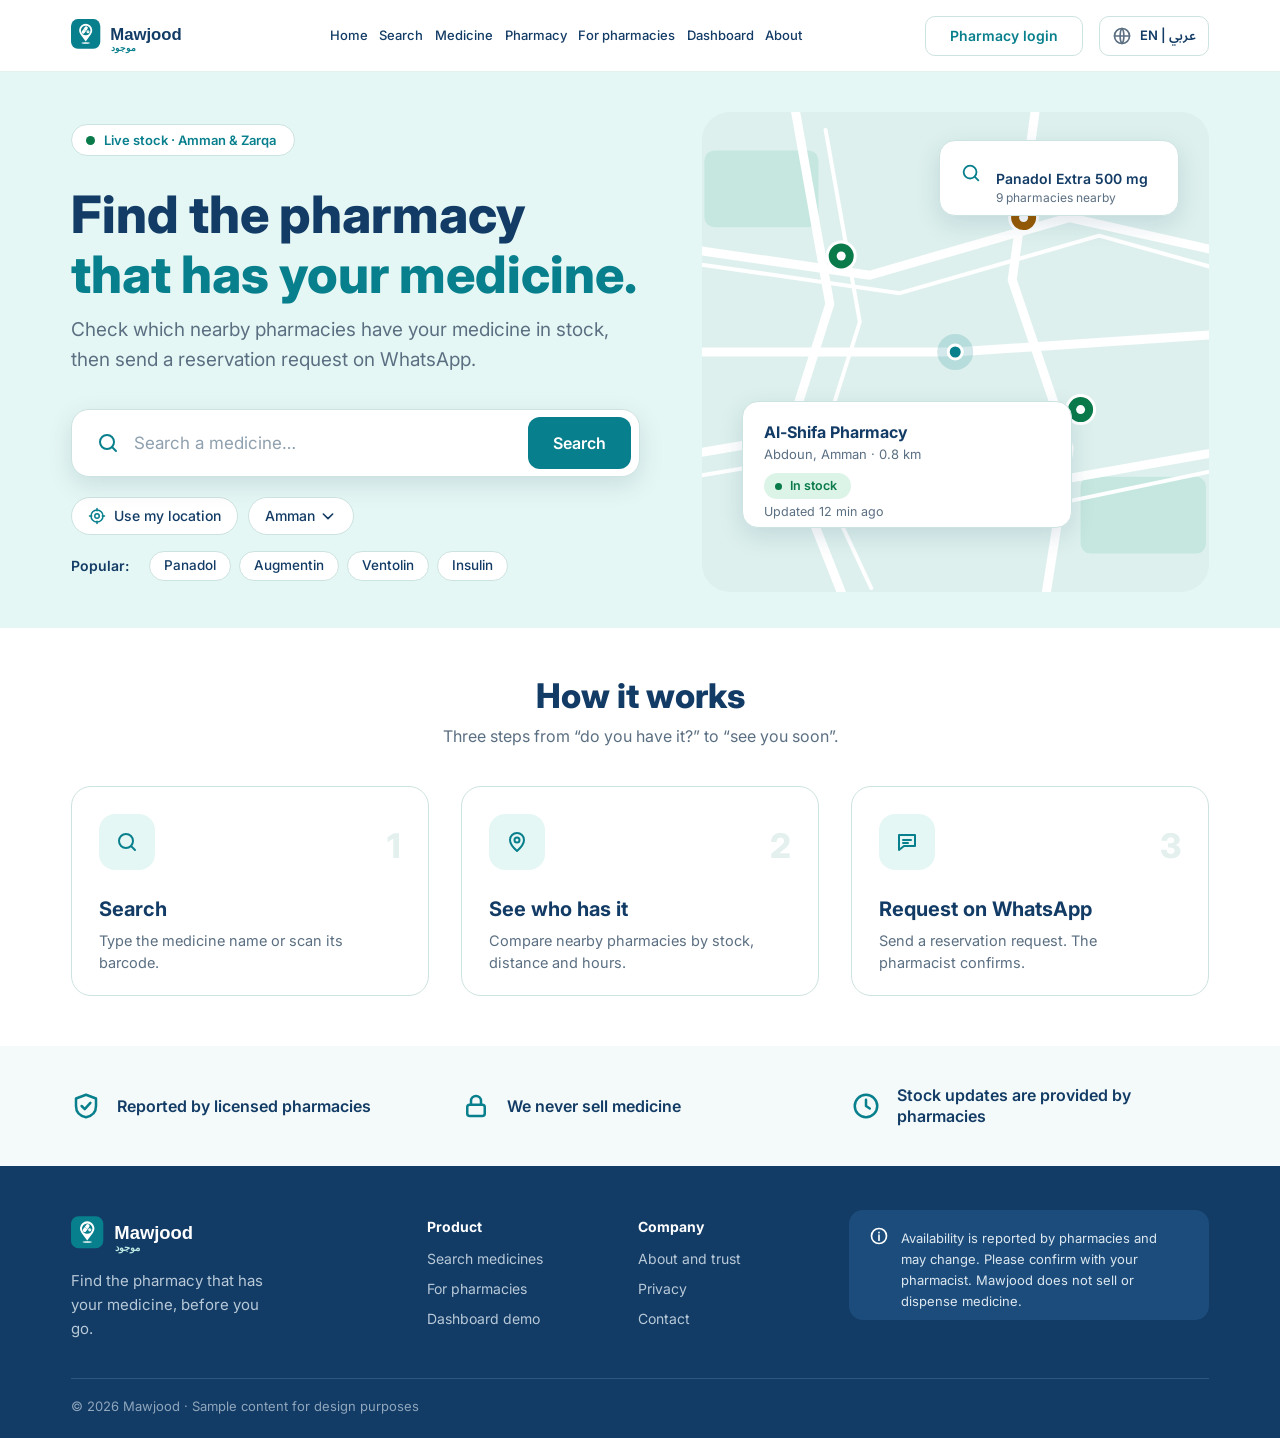
==== mawjood-front/index.html @ 9e08093d "frontend" ====
<!DOCTYPE html>
<html lang="en" dir="ltr">
<head>
  <meta charset="utf-8">
  <meta name="viewport" content="width=device-width, initial-scale=1">
  <title>Mawjood · Find the pharmacy that has your medicine</title>
  <meta name="description" content="Check which nearby pharmacies have your medicine in stock, then send a reservation request on WhatsApp.">
  <meta name="theme-color" content="#087F8C">
  <meta name="color-scheme" content="light">

  <meta property="og:title" content="Mawjood · Find the pharmacy that has your medicine">
  <meta property="og:description" content="Check which nearby pharmacies have your medicine in stock, then send a reservation request on WhatsApp.">
  <meta property="og:type" content="website">

  <link rel="icon" href="assets/brand/favicon.svg" type="image/svg+xml">
  <link rel="icon" href="assets/brand/favicon.ico" sizes="48x48">
  <link rel="apple-touch-icon" href="assets/brand/apple-touch-icon.png">

  <link rel="preconnect" href="https://fonts.googleapis.com">
  <link rel="preconnect" href="https://fonts.gstatic.com" crossorigin>
  <link rel="stylesheet" href="https://fonts.googleapis.com/css2?family=Inter:wght@400;500;600;700;800&family=Noto+Sans+Arabic:wght@400;500;600;700;800&display=swap">

  <link rel="stylesheet" href="css/base.css">
  <link rel="stylesheet" href="css/components.css">
  <link rel="stylesheet" href="css/rtl.css">
</head>
<body class="page-home">

  <!-- Icon sprite (24px grid, stroke icons) and logo tile -->
  <svg width="0" height="0" style="position:absolute" aria-hidden="true" focusable="false">
    <defs>
      <symbol id="i-search" viewBox="0 0 24 24"><circle cx="11" cy="11" r="7"/><path d="M20 20l-4-4"/></symbol>
      <symbol id="i-pin" viewBox="0 0 24 24"><path d="M12 21s-7-6.2-7-11a7 7 0 0114 0c0 4.8-7 11-7 11z"/><circle cx="12" cy="10" r="2.5"/></symbol>
      <symbol id="i-chat" viewBox="0 0 24 24"><path d="M4 5h16v11H9l-5 4z"/><path d="M8 10h8M8 13h5"/></symbol>
      <symbol id="i-shield" viewBox="0 0 24 24"><path d="M12 3l8 3v6c0 5-3.5 8-8 9-4.5-1-8-4-8-9V6z"/><path d="M8.5 12l2.5 2.5 4.5-5"/></symbol>
      <symbol id="i-lock" viewBox="0 0 24 24"><rect x="5" y="11" width="14" height="9" rx="2"/><path d="M8 11V8a4 4 0 018 0v3"/></symbol>
      <symbol id="i-clock" viewBox="0 0 24 24"><circle cx="12" cy="12" r="9"/><path d="M12 7v5l3 2"/></symbol>
      <symbol id="i-target" viewBox="0 0 24 24"><circle cx="12" cy="12" r="3"/><circle cx="12" cy="12" r="8"/><path d="M12 2v3M12 19v3M2 12h3M19 12h3"/></symbol>
      <symbol id="i-chevd" viewBox="0 0 24 24"><path d="M5 9l7 7 7-7"/></symbol>
      <symbol id="i-info" viewBox="0 0 24 24"><circle cx="12" cy="12" r="9"/><path d="M12 11v6M12 7.5v.5"/></symbol>
      <symbol id="i-globe" viewBox="0 0 24 24"><circle cx="12" cy="12" r="9"/><path d="M3 12h18M12 3c3 3 3 15 0 18M12 3c-3 3-3 15 0 18"/></symbol>
      <symbol id="i-menu" viewBox="0 0 24 24"><path d="M4 7h16M4 12h16M4 17h16"/></symbol>

      <symbol id="logo-tile" viewBox="0 0 816 816">
        <rect width="816" height="816" rx="196" fill="#087F8C"/>
        <g transform="translate(408 402) scale(1.12) translate(-408 -402)">
          <path d="M409 617 L262.3 420.4 A183 183 0 1 1 555.7 420.4 Z" fill="#FFFFFF"/>
          <circle cx="409" cy="314" r="132" fill="#087F8C"/>
          <g transform="rotate(36 382 302)">
            <rect x="337" y="187" width="90" height="230" rx="45" fill="#FFFFFF"/>
            <rect x="337" y="299" width="90" height="6" fill="#087F8C"/>
          </g>
          <circle cx="474" cy="346" r="42" fill="#FFFFFF"/>
          <path d="M433 359 L515 337" stroke="#087F8C" stroke-width="6"/>
          <ellipse cx="410" cy="656" rx="120" ry="20" fill="#FFFFFF"/>
        </g>
      </symbol>
    </defs>
  </svg>

  <a class="skip-link" href="#main" data-i18n="a11y.skip">Skip to content</a>

  <!-- ===================== Header ===================== -->
  <header class="site-header">
    <div class="container site-header__inner">
      <a class="brand" href="index.html" aria-label="Mawjood, home">
        <img class="brand__lockup" src="assets/brand/lockup-on-white.svg" alt="Mawjood">
      </a>

      <nav class="site-nav" id="site-nav" aria-label="Main">
        <ul class="site-nav__list">
          <li><a class="site-nav__link" href="index.html" data-i18n="nav.home">Home</a></li>
          <li><a class="site-nav__link" href="search.html" data-i18n="nav.search">Search</a></li>
          <li><a class="site-nav__link" href="medicine.html" data-i18n="nav.medicine">Medicine</a></li>
          <li><a class="site-nav__link" href="pharmacy.html" data-i18n="nav.pharmacy">Pharmacy</a></li>
          <li><a class="site-nav__link" href="for-pharmacies.html" data-i18n="nav.forPharmacies">For pharmacies</a></li>
          <li><a class="site-nav__link" href="dashboard.html" data-i18n="nav.dashboard">Dashboard</a></li>
          <li><a class="site-nav__link" href="about.html" data-i18n="nav.about">About</a></li>
          <li class="site-nav__login"><a class="btn btn--secondary btn--sm" href="login.html" data-i18n="nav.login">Pharmacy login</a></li>
        </ul>
      </nav>

      <div class="header-actions">
        <a class="btn btn--secondary btn--sm btn-login" href="login.html" data-i18n="nav.login">Pharmacy login</a>
        <button class="lang-toggle" type="button" data-lang-toggle aria-label="Switch language / تغيير اللغة">
          <svg class="icon icon--20" aria-hidden="true"><use href="#i-globe"/></svg>
          <span class="lang-toggle__label" dir="ltr">EN | عربي</span>
        </button>
        <button class="nav-toggle" type="button" aria-expanded="false" aria-controls="site-nav" aria-label="Menu" data-i18n-aria-label="nav.menu">
          <svg class="icon" aria-hidden="true"><use href="#i-menu"/></svg>
        </button>
      </div>
    </div>
  </header>

  <main id="main">

    <!-- ===================== Hero ===================== -->
    <section class="hero" aria-labelledby="hero-title">
      <div class="container hero__inner">

        <div class="hero__copy">
          <p class="pill">
            <span class="pill__dot" aria-hidden="true"></span>
            <span data-i18n="hero.badge">Live stock · Amman &amp; Zarqa</span>
          </p>

          <h1 class="hero__title" id="hero-title">
            <span data-i18n="hero.title1">Find the pharmacy</span>
            <span class="hero__title-accent" data-i18n="hero.title2">that has your medicine.</span>
          </h1>

          <p class="hero__lede">
            <span class="hero__lede-line" data-i18n="hero.lede1">Check which nearby pharmacies have your medicine in stock,</span>
            <span class="hero__lede-line only-desktop" data-i18n="hero.lede2">then send a reservation request on WhatsApp.</span>
            <span class="hero__lede-line only-mobile" data-i18n="hero.lede2Short">then request on WhatsApp.</span>
          </p>

          <form class="search-form" id="search-form" action="search.html" method="get" role="search">
            <div class="search-field">
              <svg class="icon" aria-hidden="true"><use href="#i-search"/></svg>
              <label class="sr-only" for="q" data-i18n="search.label">Search for a medicine</label>
              <div class="search-field__control">
                <input class="search-field__input" id="q" name="q" type="search" autocomplete="off" placeholder=" ">
                <span class="search-field__hint" aria-hidden="true">
                  <span class="hint-long" data-i18n="search.placeholder">Search a medicine, e.g. Panadol Extra</span>
                  <span class="hint-short" data-i18n="search.placeholderShort">Search a medicine…</span>
                </span>
              </div>
            </div>
            <button class="btn btn--primary btn--lg" type="submit" data-i18n="search.submit">Search</button>

          </form>

          <div class="hero__tools">
            <button class="chip" type="button" data-action="locate">
              <svg class="icon icon--18" aria-hidden="true"><use href="#i-target"/></svg>
              <span data-i18n="search.useLocation">Use my location</span>
            </button>
            <label class="chip-select">
              <span class="sr-only" data-i18n="search.cityLabel">City</span>
              <select name="city" form="search-form" id="city" data-city-select>
                <option value="amman" data-i18n="city.amman">Amman</option>
                <option value="zarqa" data-i18n="city.zarqa">Zarqa</option>
              </select>
              <svg class="icon icon--16" aria-hidden="true"><use href="#i-chevd"/></svg>
            </label>
          </div>

          <div class="hero__popular">
            <span class="popular-label" id="popular-label"><span data-i18n="search.popular">Popular</span><span class="popular-colon" aria-hidden="true">:</span></span>
            <ul class="chip-list" aria-labelledby="popular-label">
              <li><a class="chip chip--sm" href="search.html?q=Panadol" data-i18n="popular.panadol">Panadol</a></li>
              <li><a class="chip chip--sm" href="search.html?q=Augmentin" data-i18n="popular.augmentin">Augmentin</a></li>
              <li><a class="chip chip--sm" href="search.html?q=Ventolin" data-i18n="popular.ventolin">Ventolin</a></li>
              <li><a class="chip chip--sm" href="search.html?q=Insulin" data-i18n="popular.insulin">Insulin</a></li>
            </ul>
          </div>
        </div>

        <!-- Decorative map with two sample cards (desktop only) -->
        <div class="hero__map" aria-hidden="true">
          <svg class="hero__map-svg" viewBox="790 112 570 480" preserveAspectRatio="xMidYMid slice" focusable="false">
            <rect x="824.2" y="150.4" width="114" height="76.8" rx="10" fill="#C5E7DF"/>
            <rect x="1200.4" y="476.8" width="125.4" height="76.8" rx="10" fill="#C5E7DF"/>
            <g fill="none" stroke="#FFFFFF" stroke-linecap="round" stroke-linejoin="round">
              <g stroke-width="9">
                <path d="M790 246.4 L989.5 275.2 L1189 217.6 L1360 256"/>
                <path d="M790 457.6 L961 428.8 L1143.4 486.4 L1360 448"/>
                <path d="M915.4 112 L949.6 304 L904 448 L961 592"/>
                <path d="M1154.8 112 L1132 280 L1189 448 L1166.2 592"/>
                <path d="M790 352 L1075 352 L1360 332.8"/>
              </g>
              <g stroke-width="4">
                <path d="M820 264.4 L1019.5 293.2 L1219 235.6 L1356 274"/>
                <path d="M820 475.6 L991 446.8 L1173.4 504.4 L1356 466"/>
                <path d="M945.4 130 L979.6 322 L934 466 L991 588"/>
              </g>
            </g>
            <!-- You are here -->
            <circle cx="1075" cy="352" r="18" fill="#087F8C" opacity="0.18"/>
            <circle cx="1075" cy="352" r="7" fill="#087F8C" stroke="#FFFFFF" stroke-width="3"/>
            <!-- Pharmacy markers: in stock / low / in stock / unconfirmed -->
            <g stroke="#FFFFFF" stroke-width="3">
              <circle cx="961" cy="256" r="14" fill="#0A7A4A"/>
              <circle cx="1143.4" cy="217.6" r="14" fill="#9A5A00"/>
              <circle cx="1200.4" cy="409.6" r="14" fill="#0A7A4A"/>
              <circle cx="1018" cy="467.2" r="14" fill="#4F5E6C"/>
            </g>
            <g fill="#FFFFFF">
              <circle cx="961" cy="256" r="4.5"/>
              <circle cx="1143.4" cy="217.6" r="4.5"/>
              <circle cx="1200.4" cy="409.6" r="4.5"/>
              <circle cx="1018" cy="467.2" r="4.5"/>
            </g>
          </svg>

          <div class="map-chip">
            <svg class="icon icon--22" aria-hidden="true"><use href="#i-search"/></svg>
            <div>
              <p class="map-chip__title" data-i18n="map.medicine">Panadol Extra 500 mg</p>
              <p class="map-chip__sub" data-i18n="map.nearby">9 pharmacies nearby</p>
            </div>
          </div>

          <article class="mini-card">
            <div class="mini-card__body">
              <h3 class="mini-card__title" data-i18n="sample.pharmacy">Al-Shifa Pharmacy</h3>
              <p class="mini-card__meta" data-i18n="sample.location">Abdoun, Amman · 0.8 km</p>
              <span class="badge badge--in" data-i18n="status.in">In stock</span>
              <p class="mini-card__updated" data-i18n="sample.updated">Updated 12 min ago</p>
            </div>
          </article>
        </div>

      </div>
    </section>

    <!-- Preview card (compact screens only; the map card replaces it on desktop) -->
    <section class="preview" aria-label="Example result" data-i18n-aria-label="sample.aria">
      <div class="container">
        <article class="mini-card">
          <div class="mini-card__body">
            <h3 class="mini-card__title" data-i18n="sample.pharmacy">Al-Shifa Pharmacy</h3>
            <p class="mini-card__meta" data-i18n="sample.location">Abdoun, Amman · 0.8 km</p>
            <span class="badge badge--in" data-i18n="status.in">In stock</span>
            <p class="mini-card__updated" data-i18n="sample.updated">Updated 12 min ago</p>
          </div>
          <div class="mini-card__action">
            <a class="btn btn--primary btn--sm" href="pharmacy.html" data-i18n="sample.request">Request</a>
          </div>
        </article>
      </div>
    </section>

    <!-- ===================== How it works ===================== -->
    <section class="how" aria-labelledby="how-title">
      <div class="container">
        <div class="section-head">
          <h2 class="section-head__title" id="how-title" data-i18n="how.title">How it works</h2>
          <p class="section-head__sub" data-i18n="how.sub">Three steps from “do you have it?” to “see you soon”.</p>
        </div>

        <ol class="steps">
          <li class="step">
            <span class="step__icon" aria-hidden="true"><svg class="icon"><use href="#i-search"/></svg></span>
            <span class="step__num" aria-hidden="true">1</span>
            <div class="step__body">
              <h3 class="step__title" data-i18n="how.s1.title">Search</h3>
              <p class="step__desc" data-i18n="how.s1.desc">Type the medicine name or scan its barcode.</p>
            </div>
          </li>
          <li class="step">
            <span class="step__icon" aria-hidden="true"><svg class="icon"><use href="#i-pin"/></svg></span>
            <span class="step__num" aria-hidden="true">2</span>
            <div class="step__body">
              <h3 class="step__title" data-i18n="how.s2.title">See who has it</h3>
              <p class="step__desc">
                <span class="only-desktop" data-i18n="how.s2.desc">Compare nearby pharmacies by stock, distance and hours.</span>
                <span class="only-mobile" data-i18n="how.s2.descShort">Compare nearby pharmacies by stock and distance.</span>
              </p>
            </div>
          </li>
          <li class="step">
            <span class="step__icon" aria-hidden="true"><svg class="icon"><use href="#i-chat"/></svg></span>
            <span class="step__num" aria-hidden="true">3</span>
            <div class="step__body">
              <h3 class="step__title" data-i18n="how.s3.title">Request on WhatsApp</h3>
              <p class="step__desc">
                <span class="only-desktop" data-i18n="how.s3.desc">Send a reservation request. The pharmacist confirms.</span>
                <span class="only-mobile" data-i18n="how.s3.descShort">The pharmacist confirms your request.</span>
              </p>
            </div>
          </li>
        </ol>
      </div>
    </section>

    <!-- ===================== Trust strip ===================== -->
    <section class="trust" aria-label="Why people trust Mawjood" data-i18n-aria-label="trust.aria">
      <div class="container">
        <ul class="trust__list">
          <li class="trust__item">
            <svg class="icon icon--30" aria-hidden="true"><use href="#i-shield"/></svg>
            <span data-i18n="trust.licensed">Reported by licensed pharmacies</span>
          </li>
          <li class="trust__item">
            <svg class="icon icon--30" aria-hidden="true"><use href="#i-lock"/></svg>
            <span data-i18n="trust.noSale">We never sell medicine</span>
          </li>
          <li class="trust__item">
            <svg class="icon icon--30" aria-hidden="true"><use href="#i-clock"/></svg>
            <span data-i18n="trust.updated">Last-updated time on every result</span>
          </li>
        </ul>
      </div>
    </section>

  </main>

  <!-- ===================== Footer ===================== -->
  <footer class="site-footer">
    <div class="container">
      <div class="site-footer__top">
        <div class="site-footer__brand">
          <a class="brand" href="index.html" aria-label="Mawjood, home">
            <img class="brand__lockup" src="assets/brand/lockup-on-navy.svg" alt="Mawjood">
          </a>
          <p class="site-footer__tagline" data-i18n="footer.tagline">Find the pharmacy that has your medicine, before you go.</p>
        </div>

        <nav class="footer-col" aria-labelledby="footer-product">
          <h2 class="footer-col__title" id="footer-product" data-i18n="footer.product">Product</h2>
          <ul class="footer-col__list">
            <li><a class="footer-col__link" href="search.html" data-i18n="footer.searchMedicines">Search medicines</a></li>
            <li><a class="footer-col__link" href="for-pharmacies.html" data-i18n="nav.forPharmacies">For pharmacies</a></li>
            <li><a class="footer-col__link" href="dashboard.html" data-i18n="footer.dashboardDemo">Dashboard demo</a></li>
          </ul>
        </nav>

        <nav class="footer-col" aria-labelledby="footer-company">
          <h2 class="footer-col__title" id="footer-company" data-i18n="footer.company">Company</h2>
          <ul class="footer-col__list">
            <li><a class="footer-col__link" href="about.html" data-i18n="footer.aboutTrust">About and trust</a></li>
            <li><a class="footer-col__link" href="about.html#privacy" data-i18n="footer.privacy">Privacy</a></li>
            <li><a class="footer-col__link" href="about.html#contact" data-i18n="footer.contact">Contact</a></li>
          </ul>
        </nav>

        <aside class="notice" aria-label="Availability notice" data-i18n-aria-label="footer.noticeAria">
          <svg class="icon icon--20" aria-hidden="true"><use href="#i-info"/></svg>
          <p data-i18n="footer.notice">Availability is reported by pharmacies and may change. Please confirm with your pharmacist. Mawjood does not sell or dispense medicine.</p>
        </aside>
      </div>

      <p class="site-footer__bottom">
        <span data-i18n="footer.copyright">© 2026 Mawjood · Sample content</span><span class="only-desktop" data-i18n="footer.copyrightSuffix"> for design purposes</span>
      </p>
    </div>
  </footer>

  <!-- Mobile menu toggle (no dependencies) -->
  <script>
    (function () {
      var header = document.querySelector('.site-header');
      var btn = document.querySelector('.nav-toggle');
      if (!header || !btn) return;
      function setOpen(open) {
        header.classList.toggle('is-nav-open', open);
        btn.setAttribute('aria-expanded', String(open));
      }
      btn.addEventListener('click', function () {
        setOpen(!header.classList.contains('is-nav-open'));
      });
      document.addEventListener('keydown', function (e) {
        if (e.key === 'Escape' && header.classList.contains('is-nav-open')) {
          setOpen(false);
          btn.focus();
        }
      });
      window.matchMedia('(min-width: 900px)').addEventListener('change', function (e) {
        if (e.matches) setOpen(false);
      });
    })();
  </script>

  <script src="js/data.js" defer></script>
  <script src="js/storage.js" defer></script>
  <script src="js/i18n.js" defer></script>
  <script src="js/search.js" defer></script>
</body>
</html>
---- mawjood-front/css/base.css ----
/* ==========================================================================
   Mawjood — base.css
   Design tokens, reset, typography and layout primitives.
   Source of truth: mockups/M00-design-system.svg
   Direction-neutral: uses CSS logical properties. RTL extras live in rtl.css.
   ========================================================================== */

:root {
  /* Brand palette */
  --teal: #087F8C;
  --teal-hover: #066D79;
  --navy: #123B65;
  --mint: #E5F7F4;
  --white: #FFFFFF;

  /* Neutrals and surfaces */
  --muted: #5B6F82;          /* secondary text */
  --placeholder: #8FA0AE;
  --border: #CDE3E0;         /* all 1px outlines */
  --line: #E3F0EE;           /* dividers, step numbers */
  --tint: #F4FAF9;           /* trust strip, page tint */

  /* Map illustration */
  --map-bg: #DDF0ED;
  --map-park: #C5E7DF;

  /* Stock status: foreground / background */
  --in: #0A7A4A;       --in-bg: #DCF4E7;
  --low: #9A5A00;      --low-bg: #FFEFCF;
  --out: #B3261E;      --out-bg: #FDE3E0;
  --unconfirmed: #4F5E6C; --unconfirmed-bg: #E7ECEF;
  --reported: var(--teal); --reported-bg: #D9F0EE;

  /* On-navy (footer) */
  --navy-2: #1B4C7B;         /* notice panel */
  --navy-line: #2D5683;      /* footer divider */
  --on-navy: #B8C9D8;
  --on-navy-hi: #DCE7F0;
  --on-navy-lo: #8FA6BC;

  /* Controls */
  --switch-off: #C9D6DD;
  --input-placeholder: #9AA9B5;

  /* Radius scale: 10 / 12 / 16 / 20 / 24 (+ pill) */
  --r-10: 10px;
  --r-12: 12px;
  --r-16: 16px;
  --r-20: 20px;
  --r-24: 24px;
  --r-pill: 999px;

  /* Elevation (navy-tinted shadows) */
  --shadow-card: 0 8px 24px rgb(18 59 101 / 0.13);
  --shadow-pop: 0 24px 60px rgb(18 59 101 / 0.28);

  /* Type */
  --font: Inter, "Noto Sans Arabic", "Segoe UI", Arial, sans-serif;
  --fs-display: 58px;   /* 800 */
  --fs-heading: 34px;   /* 800 */
  --fs-title: 22px;     /* 700 */
  --fs-body: 16px;      /* 400 */
  --fs-caption: 13px;   /* 500 */

  /* Layout: 1440 canvas, 80px margins, 1280 content. 16px gutters on mobile. */
  --max-w: 1440px;
  --gutter: clamp(24px, 5.556vw, 80px);   /* 80px at 1440 (80 / 1440 = 5.556vw) */
  --header-h: 72px;
}

@media (max-width: 639px) {
  :root { --gutter: 16px; }
}

/* Reset ------------------------------------------------------------------ */

*,
*::before,
*::after { box-sizing: border-box; }

html {
  -webkit-text-size-adjust: 100%;
  text-size-adjust: 100%;
  scroll-padding-top: calc(var(--header-h) + 16px);
}

body {
  margin: 0;
  min-height: 100vh;
  background: var(--white);
  color: var(--navy);
  font-family: var(--font);
  font-size: var(--fs-body);
  font-weight: 400;
  line-height: 1.5;
  -webkit-font-smoothing: antialiased;
  -moz-osx-font-smoothing: grayscale;
  text-rendering: optimizeLegibility;
}

h1, h2, h3, h4, p, ul, ol, figure, blockquote { margin: 0; }
ul, ol { padding: 0; list-style: none; }

img, svg, video { display: block; max-width: 100%; }

a { color: inherit; text-decoration: none; }

button, input, select, textarea {
  font: inherit;
  color: inherit;
  margin: 0;
}

button { cursor: pointer; }

[hidden] { display: none !important; }

/* Typography ------------------------------------------------------------- */

h1, h2, h3, h4 { color: var(--navy); font-weight: 800; }

.t-display { font-size: var(--fs-display); font-weight: 800; line-height: 1.172; }
.t-heading { font-size: var(--fs-heading); font-weight: 800; line-height: 1.18; }
.t-title   { font-size: var(--fs-title);   font-weight: 700; line-height: 1.3; }
.t-body    { font-size: var(--fs-body);    font-weight: 400; line-height: 1.5; }
.t-caption { font-size: var(--fs-caption); font-weight: 500; line-height: 1.4; color: var(--muted); }

.text-muted { color: var(--muted); }
.text-teal  { color: var(--teal); }

/* Layout primitives ------------------------------------------------------ */

.container {
  width: 100%;
  max-width: var(--max-w);
  margin-inline: auto;
  padding-inline: var(--gutter);
}

/* Show / hide by viewport (copy that differs between desktop and mobile) */
.only-mobile { display: none !important; }
@media (max-width: 639px) {
  .only-desktop { display: none !important; }
  .only-mobile { display: initial !important; }
}

/* Accessibility ---------------------------------------------------------- */

.sr-only {
  position: absolute;
  width: 1px;
  height: 1px;
  margin: -1px;
  padding: 0;
  overflow: hidden;
  clip-path: inset(50%);
  white-space: nowrap;
  border: 0;
}

.skip-link {
  position: absolute;
  inset-inline-start: 16px;
  top: -64px;
  z-index: 100;
  padding: 12px 18px;
  border-radius: var(--r-12);
  background: var(--navy);
  color: var(--white);
  font-weight: 600;
}
.skip-link:focus { top: 12px; }

:focus-visible {
  outline: 3px solid var(--teal);
  outline-offset: 2px;
}

::selection { background: var(--mint); color: var(--navy); }

@media (prefers-reduced-motion: reduce) {
  *, *::before, *::after {
    animation-duration: 0.01ms !important;
    animation-iteration-count: 1 !important;
    transition-duration: 0.01ms !important;
    scroll-behavior: auto !important;
  }
}
---- mawjood-front/css/components.css ----
/* ==========================================================================
   Mawjood — components.css
   1. Reusable components (design system, M00)
   2. Site chrome: header, footer
   3. Home page sections: hero, how it works, trust strip
   Breakpoints: 900px (compact: hamburger, no map) and 640px (mobile).
   ========================================================================== */


/* ==========================================================================
   1. REUSABLE COMPONENTS
   ========================================================================== */

/* Icons: 24px grid, 2px rounded stroke. Size classes keep the stroke ratio
   the mockups use (stroke scales with the icon). */
.icon {
  width: 24px;
  height: 24px;
  flex: none;
  fill: none;
  stroke: currentColor;
  stroke-width: 2;
  stroke-linecap: round;
  stroke-linejoin: round;
}
.icon--16 { width: 16px; height: 16px; stroke-width: 2.4; }
.icon--18 { width: 18px; height: 18px; }
.icon--20 { width: 20px; height: 20px; }
.icon--22 { width: 22px; height: 22px; }
.icon--30 { width: 30px; height: 30px; }

/* Buttons ------------------------------------------------------------------ */

.btn {
  display: inline-flex;
  align-items: center;
  justify-content: center;
  gap: 8px;
  height: 52px;
  padding-inline: 24px;
  border: 1px solid transparent;
  border-radius: var(--r-12);
  font-size: 15px;
  font-weight: 600;
  line-height: 1;
  white-space: nowrap;
  text-decoration: none;
  cursor: pointer;
  transition: background-color 0.15s ease, border-color 0.15s ease, color 0.15s ease;
}

.btn--primary { background: var(--teal); color: var(--white); }
.btn--primary:hover { background: var(--teal-hover); }

.btn--secondary { background: var(--white); color: var(--teal); border-color: var(--border); }
.btn--secondary:hover { background: var(--mint); border-color: var(--teal); }

.btn--navy { background: var(--navy); color: var(--white); }
.btn--navy:hover { background: #0D2E50; }

.btn--on-dark { background: var(--white); color: var(--navy); }
.btn--on-dark:hover { background: var(--mint); }

.btn--lg { font-size: 16px; }
.btn--sm { height: 40px; border-radius: var(--r-10); font-size: 14px; }
.btn--block { width: 100%; }

.btn--icon {
  width: 46px;
  height: 46px;
  padding: 0;
  background: var(--white);
  color: var(--teal);
  border-color: var(--border);
}
.btn--icon.btn--primary { background: var(--teal); color: var(--white); border-color: var(--teal); }

/* Chips -------------------------------------------------------------------- */

.chip {
  display: inline-flex;
  align-items: center;
  gap: 8px;
  height: 38px;
  padding-inline: 16px;
  border: 1px solid var(--border);
  border-radius: var(--r-pill);
  background: var(--white);
  color: var(--navy);
  font-size: 14px;
  font-weight: 500;
  line-height: 1;
  white-space: nowrap;
  text-decoration: none;
  cursor: pointer;
  transition: background-color 0.15s ease, border-color 0.15s ease, color 0.15s ease;
}
.chip:hover { border-color: var(--teal); background: var(--mint); }
.chip .icon { color: var(--teal); }

.chip--sm { height: 30px; padding-inline: 14px; font-size: 13.5px; }

.chip--active,
.chip--active:hover {
  background: var(--teal);
  border-color: var(--teal);
  color: var(--white);
  font-weight: 600;
}
.chip--active .icon { color: var(--white); }

/* Select styled as a chip (city picker) */
.chip-select { position: relative; display: inline-flex; }
.chip-select select {
  appearance: none;
  -webkit-appearance: none;
  height: 38px;
  padding-inline: 16px 38px;
  border: 1px solid var(--border);
  border-radius: var(--r-pill);
  background: var(--white);
  color: var(--navy);
  font-size: 14px;
  font-weight: 500;
  cursor: pointer;
  transition: background-color 0.15s ease, border-color 0.15s ease;
}
.chip-select select:hover { border-color: var(--teal); background: var(--mint); }
.chip-select .icon {
  position: absolute;
  inset-inline-end: 18px;
  top: 50%;
  translate: 0 -50%;
  color: var(--navy);
  pointer-events: none;
}

/* Status badges ------------------------------------------------------------ */

.badge {
  display: inline-flex;
  align-items: center;
  gap: 8px;
  height: 26px;
  padding-inline: 11px 14px;
  border-radius: var(--r-pill);
  font-size: 12.5px;
  font-weight: 600;
  line-height: 1;
  white-space: nowrap;
  background: var(--badge-bg);
  color: var(--badge-fg);
}
.badge::before {
  content: "";
  width: 7px;
  height: 7px;
  flex: none;
  border-radius: 50%;
  background: currentColor;
}
.badge--in          { --badge-fg: var(--in);          --badge-bg: var(--in-bg); }
.badge--low         { --badge-fg: var(--low);         --badge-bg: var(--low-bg); }
.badge--out         { --badge-fg: var(--out);         --badge-bg: var(--out-bg); }
.badge--unconfirmed { --badge-fg: var(--unconfirmed); --badge-bg: var(--unconfirmed-bg); }
.badge--reported    { --badge-fg: var(--reported);    --badge-bg: var(--reported-bg); }

/* Prescription badges use an icon instead of a dot */
.badge--icon { padding-inline: 10px 14px; gap: 6px; }
.badge--icon::before { content: none; }
.badge--icon .icon { width: 14px; height: 14px; stroke-width: 2.2; }
.badge--rx-ok  { --badge-fg: var(--in);  --badge-bg: var(--in-bg); }
.badge--rx-req { --badge-fg: var(--low); --badge-bg: var(--low-bg); }

/* Form controls ------------------------------------------------------------ */

.field { display: flex; flex-direction: column; gap: 6px; }
.field__label { font-size: 13px; font-weight: 600; color: var(--navy); }

.input {
  width: 100%;
  height: 48px;
  padding-inline: 16px;
  border: 1px solid var(--border);
  border-radius: var(--r-12);
  background: var(--white);
  color: var(--navy);
  font-size: 15px;
  font-weight: 500;
  transition: border-color 0.15s ease, box-shadow 0.15s ease;
}
.input::placeholder { color: var(--input-placeholder); font-weight: 400; }
.input:focus-visible {
  outline: none;
  border-color: var(--teal);
  box-shadow: 0 0 0 3px rgb(8 127 140 / 0.2);
}

.switch {
  appearance: none;
  -webkit-appearance: none;
  position: relative;
  width: 46px;
  height: 26px;
  flex: none;
  border-radius: 13px;
  background: var(--switch-off);
  cursor: pointer;
  transition: background-color 0.15s ease;
}
.switch::after {
  content: "";
  position: absolute;
  top: 3px;
  inset-inline-start: 3px;
  width: 20px;
  height: 20px;
  border-radius: 50%;
  background: var(--white);
  transition: inset-inline-start 0.15s ease;
}
.switch:checked { background: var(--teal); }
.switch:checked::after { inset-inline-start: 23px; }

.checkbox {
  appearance: none;
  -webkit-appearance: none;
  width: 22px;
  height: 22px;
  flex: none;
  border: 1.5px solid var(--border);
  border-radius: 6px;
  background: var(--white) center / 16px no-repeat;
  cursor: pointer;
}
.checkbox:checked {
  border-color: var(--teal);
  background-color: var(--teal);
  background-image: url("data:image/svg+xml,%3Csvg xmlns='http://www.w3.org/2000/svg' viewBox='0 0 24 24' fill='none' stroke='%23fff' stroke-width='3' stroke-linecap='round' stroke-linejoin='round'%3E%3Cpath d='M5 12.5l4.5 4.5L19 7'/%3E%3C/svg%3E");
}

/* Segmented control (Pickup / Delivery) */
.segmented {
  display: inline-flex;
  padding: 4px;
  border-radius: 23px;
  background: var(--line);
}
.segmented__option {
  min-width: 146px;
  height: 38px;
  padding-inline: 20px;
  border: 0;
  border-radius: 19px;
  background: transparent;
  color: var(--navy);
  font-size: 14px;
  font-weight: 600;
}
.segmented__option[aria-pressed="true"] { background: var(--teal); color: var(--white); }

/* Quantity stepper */
.stepper { display: inline-flex; gap: 8px; align-items: center; }
.stepper__btn,
.stepper__value {
  display: grid;
  place-items: center;
  height: 44px;
  border: 1px solid var(--border);
  border-radius: var(--r-12);
  background: var(--white);
  color: var(--teal);
}
.stepper__btn { width: 44px; cursor: pointer; }
.stepper__btn:hover { background: var(--mint); }
.stepper__value { width: 64px; color: var(--navy); font-size: 17px; font-weight: 700; }

/* Card --------------------------------------------------------------------- */

.card {
  background: var(--white);
  border: 1px solid var(--border);
  border-radius: var(--r-20);
}

/* Small floating cards used on the hero map and the mobile preview */
.mini-card {
  display: flex;
  gap: 16px;
  padding: 19px 21px 7px 21px;
  background: var(--white);
  border: 1px solid var(--border);
  border-radius: var(--r-16);
  box-shadow: var(--shadow-card);
}
.mini-card__body { min-width: 0; flex: 1; }
.mini-card__title { font-size: 16px; font-weight: 700; line-height: 22px; color: var(--navy); }
.mini-card__meta { margin-top: 2px; font-size: 13px; line-height: 18px; color: var(--muted); }
.mini-card .badge { margin-top: 10px; }
.mini-card__updated { margin-top: 5px; font-size: 12.5px; line-height: 16px; color: var(--muted); }
.mini-card__action { flex: none; align-self: flex-start; margin-top: 10px; }


/* ==========================================================================
   2. SITE CHROME
   ========================================================================== */

/* Header ------------------------------------------------------------------- */

.site-header {
  position: sticky;
  top: 0;
  z-index: 50;
  background: var(--white);
  border-bottom: 1px solid var(--line);
}

.site-header__inner {
  display: flex;
  align-items: center;
  gap: 16px;
  height: calc(var(--header-h) - 1px);   /* the 1px bottom border completes the 72px */
}

.brand {
  display: inline-flex;
  align-items: center;
  gap: 12px;
  color: var(--navy);
}
.brand__lockup { display: block; width: 136px; height: auto; max-height: 38px; object-fit: contain; flex: none; }

.site-nav { margin-inline-start: auto; }
.site-nav__list { display: flex; align-items: center; gap: clamp(8px, 1.15vw, 18px); }
.site-nav__link {
  display: inline-flex;
  align-items: center;
  padding-block: 10px;
  font-size: 15px;
  font-weight: 500;
  color: var(--navy);
  transition: color 0.15s ease;
}
.site-nav__link:hover,
.site-nav__link[aria-current="page"] { color: var(--teal); }
.site-nav__login { display: none; }

.header-actions {
  display: flex;
  align-items: center;
  gap: 16px;
  margin-inline-start: auto;
}
.header-actions .btn--sm { padding-inline: 24px; }

.lang-toggle {
  display: inline-flex;
  align-items: center;
  justify-content: center;
  gap: 8px;
  min-width: 96px;
  height: 40px;
  padding-inline: 12px;
  border: 1px solid var(--border);
  border-radius: var(--r-10);
  background: var(--white);
  color: var(--muted);
  cursor: pointer;
  transition: border-color 0.15s ease, background-color 0.15s ease;
}
.lang-toggle:hover { border-color: var(--teal); background: var(--mint); }
.lang-toggle__label {
  direction: ltr;
  unicode-bidi: isolate;
  font-size: 13px;
  font-weight: 600;
  color: var(--navy);
  white-space: nowrap;
}

.nav-toggle { display: none; }

/* Footer ------------------------------------------------------------------- */

.site-footer {
  background: var(--navy);
  color: var(--on-navy);
}

.site-footer__top {
  display: grid;
  grid-template-columns: minmax(0, 1fr) 140px 140px minmax(280px, 360px);
  column-gap: clamp(32px, 5.556vw, 80px);   /* 400 / 140 / 140 / 360 with 80px gaps at 1440 */
  align-items: start;
  padding-top: 44px;
}

.site-footer .brand { display: flex; width: max-content; color: var(--white); margin-top: 4px; }
.site-footer__tagline {
  margin-top: 15px;
  max-width: 205px;
  font-size: 15px;
  line-height: 24px;
}

.footer-col__title {
  margin-top: 7px;
  font-size: 14px;
  font-weight: 700;
  line-height: 20px;
  color: var(--white);
}
.footer-col__list { display: grid; gap: 10px; margin-top: 12px; }
.footer-col__link {
  display: block;
  font-size: 14px;
  line-height: 20px;
  color: var(--on-navy);
  transition: color 0.15s ease;
}
.footer-col__link:hover { color: var(--white); text-decoration: underline; text-underline-offset: 3px; }

.site-footer .focus-light:focus-visible,
.site-footer a:focus-visible { outline-color: var(--white); }

.notice {
  display: flex;
  gap: 12px;
  padding: 18px 20px 8px;
  border-radius: 14px;
  background: var(--navy-2);
  color: var(--on-navy-hi);
}
.notice .icon { margin-top: -2px; color: var(--white); }
.notice p { max-width: 258px; font-size: 13px; line-height: 21px; }

.site-footer__bottom {
  margin-top: 37px;
  padding-block: 17px 22px;
  border-top: 1px solid var(--navy-line);
  font-size: 13px;
  line-height: 20px;
  color: var(--on-navy-lo);
}


/* ==========================================================================
   3. HOME PAGE SECTIONS
   ========================================================================== */

/* Hero --------------------------------------------------------------------- */

.hero { background: var(--mint); }

.hero__inner {
  display: grid;
  grid-template-columns: minmax(0, 640fr) minmax(0, 570fr);
  column-gap: clamp(32px, 4.9vw, 70px);
  align-items: start;
  padding-block: 40px 36px;
}

.hero__copy { padding-top: 12px; min-width: 0; }

.pill {
  display: inline-flex;
  align-items: center;
  gap: 9px;
  height: 32px;
  padding-inline: 14px 18px;
  border: 1px solid var(--border);
  border-radius: var(--r-pill);
  background: var(--white);
  font-size: 13px;
  font-weight: 600;
  line-height: 1;
  color: var(--teal);
}
.pill__dot { width: 9px; height: 9px; border-radius: 50%; background: var(--in); }

.hero__title {
  margin-top: 28px;
  font-size: clamp(34px, 4.03vw, var(--fs-display));
  font-weight: 800;
  line-height: 1.172;
  white-space: nowrap;   /* two intentional lines; the 70px column gap absorbs font-metric differences */
}
.hero__title-accent { display: block; color: var(--teal); }

.hero__lede {
  margin-top: 10px;
  max-width: 560px;
  font-size: 19px;
  line-height: 30px;
  color: var(--muted);
}


/* Search ------------------------------------------------------------------- */

.search-form {
  display: flex;
  align-items: center;
  gap: 12px;
  container: search / inline-size;
  max-width: 640px;
  height: 68px;
  margin-top: 34px;
  padding: 8px;
  padding-inline-start: 24px;
  border: 1px solid var(--border);
  border-radius: 18px;
  background: var(--white);
  box-shadow: var(--shadow-card);
  transition: border-color 0.15s ease, box-shadow 0.15s ease;
}
.search-form:focus-within {
  border-color: var(--teal);
  box-shadow: 0 0 0 3px rgb(8 127 140 / 0.2), var(--shadow-card);
}

.search-field {
  display: flex;
  align-items: center;
  flex: 1;
  gap: 14px;
  min-width: 0;
  color: var(--teal);
}
.search-field__control { position: relative; flex: 1; min-width: 0; }
.search-field__hint {
  position: absolute;
  inset: 0;
  display: block;
  overflow: hidden;
  font-size: 17px;
  font-weight: 400;
  line-height: 52px;
  white-space: nowrap;
  text-overflow: ellipsis;
  color: var(--placeholder);
  pointer-events: none;
}
.search-field__input:not(:placeholder-shown) + .search-field__hint { display: none; }
.hint-short { display: none; }
@container search (max-width: 540px) {
  .hint-long { display: none; }
  .hint-short { display: inline; }
}
.search-field__input {
  display: block;
  width: 100%;
  min-width: 0;
  height: 52px;
  padding: 0;
  border: 0;
  background: transparent;
  color: var(--navy);
  font-size: 17px;
  font-weight: 500;
}
.search-field__input:focus-visible { outline: none; }
.search-field__input::-webkit-search-cancel-button { display: none; }

.search-form .btn { height: 52px; padding-inline: 24px; font-size: 16px; }

.hero__tools { display: flex; flex-wrap: wrap; gap: 10px; margin-top: 20px; }

.hero__popular {
  display: flex;
  flex-wrap: wrap;
  align-items: center;
  gap: 8px 20px;
  margin-top: 16px;
}
.popular-label { font-size: 14px; font-weight: 600; color: var(--navy); }
.popular-colon { margin-inline-start: 0; }
.chip-list { display: flex; flex-wrap: wrap; gap: 8px; }

/* Hero map (decorative) ---------------------------------------------------- */

.hero__map {
  position: relative;
  height: 480px;
  overflow: hidden;
  border-radius: 28px;
  background: var(--map-bg);
}
.hero__map-svg { position: absolute; inset: 0; width: 100%; height: 100%; }

.hero__map .mini-card {
  position: absolute;
  width: 330px;
  max-width: calc(100% - 24px);
  inset-inline-start: 40px;
  bottom: 64px;
}

.map-chip {
  position: absolute;
  top: 28px;
  inset-inline-end: 30px;
  display: flex;
  align-items: flex-start;
  gap: 14px;
  width: 240px;
  height: 76px;
  padding: 21px 20px 0;
  border: 1px solid var(--border);
  border-radius: var(--r-16);
  background: var(--white);
  box-shadow: var(--shadow-card);
  color: var(--teal);
}
.map-chip > div { margin-top: 7px; }
.map-chip__title { font-size: 14px; font-weight: 600; line-height: 20px; color: var(--navy); }
.map-chip__sub { font-size: 12px; line-height: 18px; color: var(--muted); }

/* Mobile-only preview card under the hero */
.preview { display: none; }

/* How it works ------------------------------------------------------------- */

.how { padding-block: 48px 50px; }

.section-head { text-align: center; }
.section-head__title { font-size: var(--fs-heading); font-weight: 800; line-height: 40px; }
.section-head__sub { margin-top: 8px; font-size: 16px; line-height: 24px; color: var(--muted); }

.steps {
  display: grid;
  grid-template-columns: repeat(3, minmax(0, 1fr));
  gap: 32px;
  margin-top: 38px;
}

.step {
  position: relative;
  min-height: 210px;
  padding: 27px 27px 20px;
  border: 1px solid var(--border);
  border-radius: var(--r-20);
  background: var(--white);
}
.step__icon {
  display: grid;
  place-items: center;
  width: 56px;
  height: 56px;
  border-radius: var(--r-16);
  background: var(--mint);
  color: var(--teal);
}
.step__num {
  position: absolute;
  top: 42px;
  inset-inline-end: 27px;
  font-size: 34px;
  font-weight: 800;
  line-height: 34px;
  color: var(--line);
  user-select: none;
}
.step__body { margin-top: 26px; }
.step__title { font-size: 20px; font-weight: 700; line-height: 26px; }
.step__desc { margin-top: 8px; max-width: 280px; font-size: 14.5px; line-height: 22px; color: var(--muted); }

/* Trust strip -------------------------------------------------------------- */

.trust { background: var(--tint); }
.trust__list {
  display: grid;
  grid-template-columns: repeat(3, minmax(0, 1fr));
  column-gap: 32px;
  align-items: center;
  min-height: 120px;
}
.trust__item {
  display: flex;
  align-items: center;
  gap: 16px;
  font-size: 16px;
  font-weight: 600;
  line-height: 1.3;
  color: var(--navy);
}
.trust__item .icon { color: var(--teal); }


/* ==========================================================================
   RESPONSIVE
   ========================================================================== */

@media (min-width: 1200px) {
  .hero__lede-line { display: block; }
}

/* Compact: hamburger nav, no map ------------------------------------------- */
@media (max-width: 1120px) {
  :root { --header-h: 64px; }

  .brand__lockup { width: 120px; max-height: 34px; }

  .header-actions { gap: 4px; }
  .header-actions .btn-login { display: none; }

  .lang-toggle {
    min-width: 72px;
    height: 32px;
    padding-inline: 8px;
    border-radius: 16px;
  }
  .lang-toggle .icon { display: none; }
  .lang-toggle__label { font-size: 12px; }

  .nav-toggle {
    display: grid;
    place-items: center;
    width: 40px;
    height: 40px;
    margin-inline-end: -8px;
    border: 0;
    background: transparent;
    color: var(--navy);
  }

  /* Nav becomes a dropdown panel under the header */
  .site-nav {
    display: none;
    position: absolute;
    inset-inline: 0;
    top: 100%;
    margin: 0;
    padding: 8px var(--gutter) 20px;
    background: var(--white);
    border-bottom: 1px solid var(--line);
    box-shadow: var(--shadow-card);
  }
  .is-nav-open .site-nav { display: block; }
  .site-nav__list { flex-direction: column; align-items: stretch; gap: 0; }
  .site-nav__link { min-height: 48px; font-size: 16px; }
  .site-nav__login { display: block; margin-top: 8px; }
  .site-nav__login .btn { width: 100%; }

  /* Hero: single column, map hidden, preview card shown below */
  .hero__inner { display: block; padding-block: 26px 45px; }
  .hero__copy { padding-top: 0; }
  .hero__title { margin-top: 20px; font-size: clamp(32px, 6vw, 52px); white-space: normal; }
  .hero__lede { margin-top: 19px; font-size: 15px; line-height: 23px; }
  .hero__map { display: none; }

  .search-form { margin-top: 25px; }

  .preview { display: block; padding-top: 26px; }
  .preview .mini-card { max-width: 640px; }

  /* How it works becomes a stacked list of horizontal cards */
  .how { padding-block: 40px 32px; }
  .steps { grid-template-columns: 1fr; gap: 12px; margin-top: 28px; }
  .step {
    display: flex;
    align-items: center;
    gap: 18px;
    min-height: 0;
    padding: 15px 17px;
    border-radius: 18px;
  }
  .step__num { display: none; }
  .step__body { margin-top: 0; }
  .step__title { font-size: 16px; line-height: 22px; }
  .step__desc { margin-top: 0; max-width: none; font-size: 13px; line-height: 19px; }

}

/* Mobile ------------------------------------------------------------------- */
@media (max-width: 639px) {
  /* Search: bordered field, full-width button below */
  .search-form {
    display: block;
    height: auto;
    padding: 0;
    border: 0;
    border-radius: 0;
    background: none;
    box-shadow: none;
  }
  .search-form:focus-within { border: 0; box-shadow: none; }

  .search-field {
    height: 60px;
    padding-inline: 18px;
    gap: 12px;
    border: 1px solid var(--border);
    border-radius: var(--r-16);
    background: var(--white);
    box-shadow: var(--shadow-card);
    transition: border-color 0.15s ease, box-shadow 0.15s ease;
  }
  .search-field:focus-within {
    border-color: var(--teal);
    box-shadow: 0 0 0 3px rgb(8 127 140 / 0.2), var(--shadow-card);
  }
  .search-field__input { font-size: 16px; }
  .search-field__hint { font-size: 16px; }

  .search-form .btn {
    width: 100%;
    height: 54px;
    margin-top: 16px;
    border-radius: 14px;
  }

  .hero__tools { margin-top: 16px; }
  .hero__popular { gap: 8px 16px; margin-top: 15px; }
  .popular-label { font-size: 13px; font-weight: 700; }
  .popular-colon { display: none; }
  .chip-list { gap: 6px 8px; }
  .chip--sm { height: 28px; padding-inline: 13px; font-size: 13px; }
  .chip-list li:nth-child(n + 4) { display: none; }

  .preview { padding-top: 26px; }
  .hero__title { font-size: clamp(24px, 7.6vw, 32px); line-height: 1.35; }
  .hero__lede { max-width: 322px; }
  .preview .mini-card { max-width: none; padding: 19px 19px 6px; }
  .preview .mini-card__title { font-size: 17px; line-height: 24px; }
  .preview .mini-card .badge { margin-top: 12px; }
  .preview .mini-card__updated { margin-top: 6px; font-size: 12px; }
  .preview .mini-card__action .btn { width: 120px; height: 44px; font-size: 14px; }

  .section-head { text-align: start; }
  .section-head__title { font-size: 26px; line-height: 32px; }
  .section-head__sub { display: none; }
  .how { padding-top: 36px; }
  .steps { margin-top: 20px; }
  .step__desc { max-width: 215px; }

  .trust { background: transparent; }
  .trust__list {
    grid-template-columns: 1fr;
    row-gap: 18px;
    min-height: 0;
    padding-block: 0 38px;
  }
  .trust__item { gap: 12px; font-size: 14px; }
  .trust__item .icon { width: 22px; height: 22px; }

  /* Footer: mark + notice only */
  .site-footer__top { display: block; padding-top: 28px; }
  .site-footer .brand { margin-top: 0; }
  .site-footer .brand__lockup { width: 128px; max-height: 35px; }
  .site-footer__tagline,
  .footer-col { display: none; }
  .site-footer .notice { max-width: none; margin-top: 22px; padding: 16px 16px 8px; }
  .notice p { max-width: 250px; font-size: 12px; line-height: 20px; }
  .site-footer__bottom {
    margin-top: 0;
    padding-block: 16px 8px;
    border-top: 0;
    font-size: 12px;
  }
}

/* Medium screens: tighter header, compact two-column footer ---------------- */
@media (min-width: 900px) and (max-width: 1199px) {
  .site-nav { margin-inline-start: 40px; }
  .site-nav__list { gap: 28px; }
  .header-actions { gap: 10px; }
}

@media (max-width: 1199px) {
  .site-footer__top {
    grid-template-columns: minmax(0, 1.5fr) minmax(0, 1fr) minmax(0, 1fr);
    gap: 32px 40px;
  }
  .site-footer .notice { grid-column: 1 / -1; max-width: 520px; }
}

/* Official Mawjood brand lockups and full site navigation */
.brand { min-width: 136px; }
.site-nav__link { font-size: 13px; white-space: nowrap; }
.site-nav__list { gap: clamp(7px, .9vw, 14px); }
.site-footer .brand__lockup { width: 150px; max-height: 42px; }
@media (max-width: 1120px) { .site-nav__link { font-size: 16px; } }
---- mawjood-front/css/rtl.css ----
/* ==========================================================================
   Mawjood — rtl.css
   Arabic (RTL) overrides. Applies when <html dir="rtl" lang="ar">.

   base.css and components.css are written with CSS logical properties
   (margin-inline, padding-inline, inset-inline-*, text-align: start,
   grid/flex source order), so layout mirrors automatically. This file only
   holds what logical properties cannot express:
     1. Arabic font stack
     2. Mirrored illustrations
     3. Direction-sensitive details (numbers, icons that point somewhere)
   Sizes, weights and spacing are identical to the English mockups.
   ========================================================================== */

/* 1. Typography ------------------------------------------------------------ */

html[dir="rtl"] {
  --font: "Noto Sans Arabic", Inter, "Segoe UI", Tahoma, Arial, sans-serif;
}

/* Arabic has no letter-spacing: tracking breaks the joined letterforms. */
html[dir="rtl"] body,
html[dir="rtl"] h1,
html[dir="rtl"] h2,
html[dir="rtl"] h3,
html[dir="rtl"] h4 {
  letter-spacing: 0;
}

/* 2. Mirrored illustrations ------------------------------------------------ */

/* The hero map is mirrored so the roads and markers read right-to-left.
   The cards on top are positioned with inset-inline-*, so they move by
   themselves and their text is not flipped. */
html[dir="rtl"] .hero__map-svg {
  transform: scaleX(-1);
}

/* 3. Direction-sensitive details ------------------------------------------- */

/* Icons that point somewhere (arrows, back/forward chevrons) opt in with
   .icon--flip. Search, pin, clock, shield, lock and info stay as they are. */
html[dir="rtl"] .icon--flip {
  transform: scaleX(-1);
}

/* The language toggle always reads "EN | عربي", left to right. */
html[dir="rtl"] .lang-toggle__label {
  direction: ltr;
}

/* Latin-script content inside Arabic text (phone numbers, plan names,
   medicine strengths) is wrapped in <bdi> or .ltr by the markup. */
html[dir="rtl"] .ltr,
.ltr {
  direction: ltr;
  unicode-bidi: isolate;
}

/* Form fields: typed Latin queries (e.g. "Panadol") stay left-aligned in
   the text direction of the page, so the cursor starts on the right. */
html[dir="rtl"] input,
html[dir="rtl"] select,
html[dir="rtl"] textarea {
  text-align: start;
}
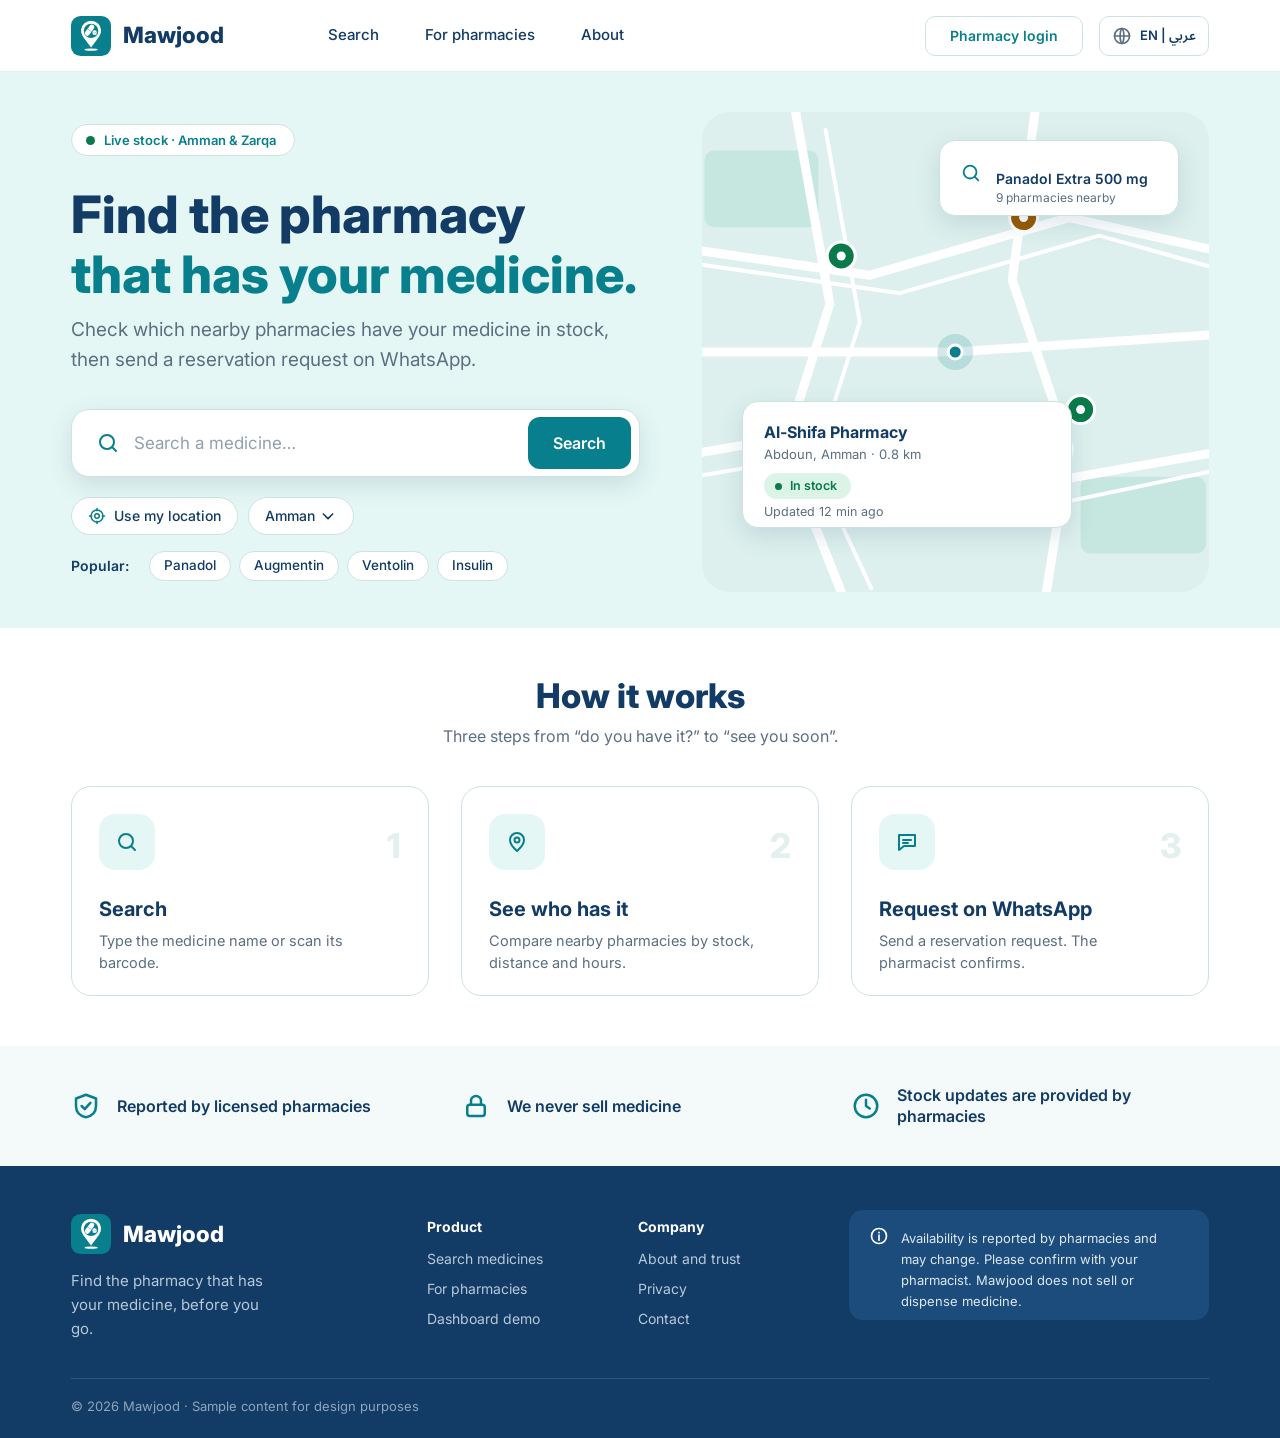
==== commit 89877277: "updated login function" ====
--- a/mawjood-front/index.html
+++ b/mawjood-front/index.html
@@ -12,9 +12,9 @@
   <meta property="og:description" content="Check which nearby pharmacies have your medicine in stock, then send a reservation request on WhatsApp.">
   <meta property="og:type" content="website">
 
-  <link rel="icon" href="assets/brand/favicon.svg" type="image/svg+xml">
-  <link rel="icon" href="assets/brand/favicon.ico" sizes="48x48">
-  <link rel="apple-touch-icon" href="assets/brand/apple-touch-icon.png">
+  <link rel="icon" href="assets/brand/favicon-32.png" type="image/svg+xml">
+  <link rel="icon" href="assets/brand/favicon-48.png" sizes="48x48">
+  <link rel="apple-touch-icon" href="assets/brand/favicon-180.png">
 
   <link rel="preconnect" href="https://fonts.googleapis.com">
   <link rel="preconnect" href="https://fonts.gstatic.com" crossorigin>
@@ -64,17 +64,14 @@
   <header class="site-header">
     <div class="container site-header__inner">
       <a class="brand" href="index.html" aria-label="Mawjood, home">
-        <img class="brand__lockup" src="assets/brand/lockup-on-white.svg" alt="Mawjood">
+        <svg class="brand__tile" aria-hidden="true"><use href="#logo-tile"/></svg>
+        <span class="brand__name" data-i18n="brand.name">Mawjood</span>
       </a>
 
       <nav class="site-nav" id="site-nav" aria-label="Main">
         <ul class="site-nav__list">
-          <li><a class="site-nav__link" href="index.html" data-i18n="nav.home">Home</a></li>
           <li><a class="site-nav__link" href="search.html" data-i18n="nav.search">Search</a></li>
-          <li><a class="site-nav__link" href="medicine.html" data-i18n="nav.medicine">Medicine</a></li>
-          <li><a class="site-nav__link" href="pharmacy.html" data-i18n="nav.pharmacy">Pharmacy</a></li>
           <li><a class="site-nav__link" href="for-pharmacies.html" data-i18n="nav.forPharmacies">For pharmacies</a></li>
-          <li><a class="site-nav__link" href="dashboard.html" data-i18n="nav.dashboard">Dashboard</a></li>
           <li><a class="site-nav__link" href="about.html" data-i18n="nav.about">About</a></li>
           <li class="site-nav__login"><a class="btn btn--secondary btn--sm" href="login.html" data-i18n="nav.login">Pharmacy login</a></li>
         </ul>
@@ -304,7 +301,8 @@
       <div class="site-footer__top">
         <div class="site-footer__brand">
           <a class="brand" href="index.html" aria-label="Mawjood, home">
-            <img class="brand__lockup" src="assets/brand/lockup-on-navy.svg" alt="Mawjood">
+            <svg class="brand__tile" aria-hidden="true"><use href="#logo-tile"/></svg>
+            <span class="brand__name" data-i18n="brand.name">Mawjood</span>
           </a>
           <p class="site-footer__tagline" data-i18n="footer.tagline">Find the pharmacy that has your medicine, before you go.</p>
         </div>
--- a/mawjood-front/css/components.css
+++ b/mawjood-front/css/components.css
@@ -328,10 +328,11 @@
   gap: 12px;
   color: var(--navy);
 }
-.brand__lockup { display: block; width: 136px; height: auto; max-height: 38px; object-fit: contain; flex: none; }
-
-.site-nav { margin-inline-start: auto; }
-.site-nav__list { display: flex; align-items: center; gap: clamp(8px, 1.15vw, 18px); }
+.brand__tile { width: 40px; height: 40px; flex: none; }
+.brand__name { font-size: 22.4px; font-weight: 800; line-height: 1; }
+
+.site-nav { margin-inline-start: 88px; }
+.site-nav__list { display: flex; align-items: center; gap: 46px; }
 .site-nav__link {
   display: inline-flex;
   align-items: center;
@@ -696,10 +697,11 @@
 }
 
 /* Compact: hamburger nav, no map ------------------------------------------- */
-@media (max-width: 1120px) {
+@media (max-width: 899px) {
   :root { --header-h: 64px; }
 
-  .brand__lockup { width: 120px; max-height: 34px; }
+  .brand__tile { width: 36px; height: 36px; }
+  .brand__name { font-size: 20.16px; }
 
   .header-actions { gap: 4px; }
   .header-actions .btn-login { display: none; }
@@ -847,7 +849,8 @@
   /* Footer: mark + notice only */
   .site-footer__top { display: block; padding-top: 28px; }
   .site-footer .brand { margin-top: 0; }
-  .site-footer .brand__lockup { width: 128px; max-height: 35px; }
+  .site-footer .brand__tile { width: 34px; height: 34px; }
+  .site-footer .brand__name { font-size: 19px; }
   .site-footer__tagline,
   .footer-col { display: none; }
   .site-footer .notice { max-width: none; margin-top: 22px; padding: 16px 16px 8px; }
@@ -874,10 +877,3 @@
   }
   .site-footer .notice { grid-column: 1 / -1; max-width: 520px; }
 }
-
-/* Official Mawjood brand lockups and full site navigation */
-.brand { min-width: 136px; }
-.site-nav__link { font-size: 13px; white-space: nowrap; }
-.site-nav__list { gap: clamp(7px, .9vw, 14px); }
-.site-footer .brand__lockup { width: 150px; max-height: 42px; }
-@media (max-width: 1120px) { .site-nav__link { font-size: 16px; } }
--- a/mawjood-front/css/rtl.css
+++ b/mawjood-front/css/rtl.css
@@ -63,4 +63,4 @@
 html[dir="rtl"] select,
 html[dir="rtl"] textarea {
   text-align: start;
-}
+}
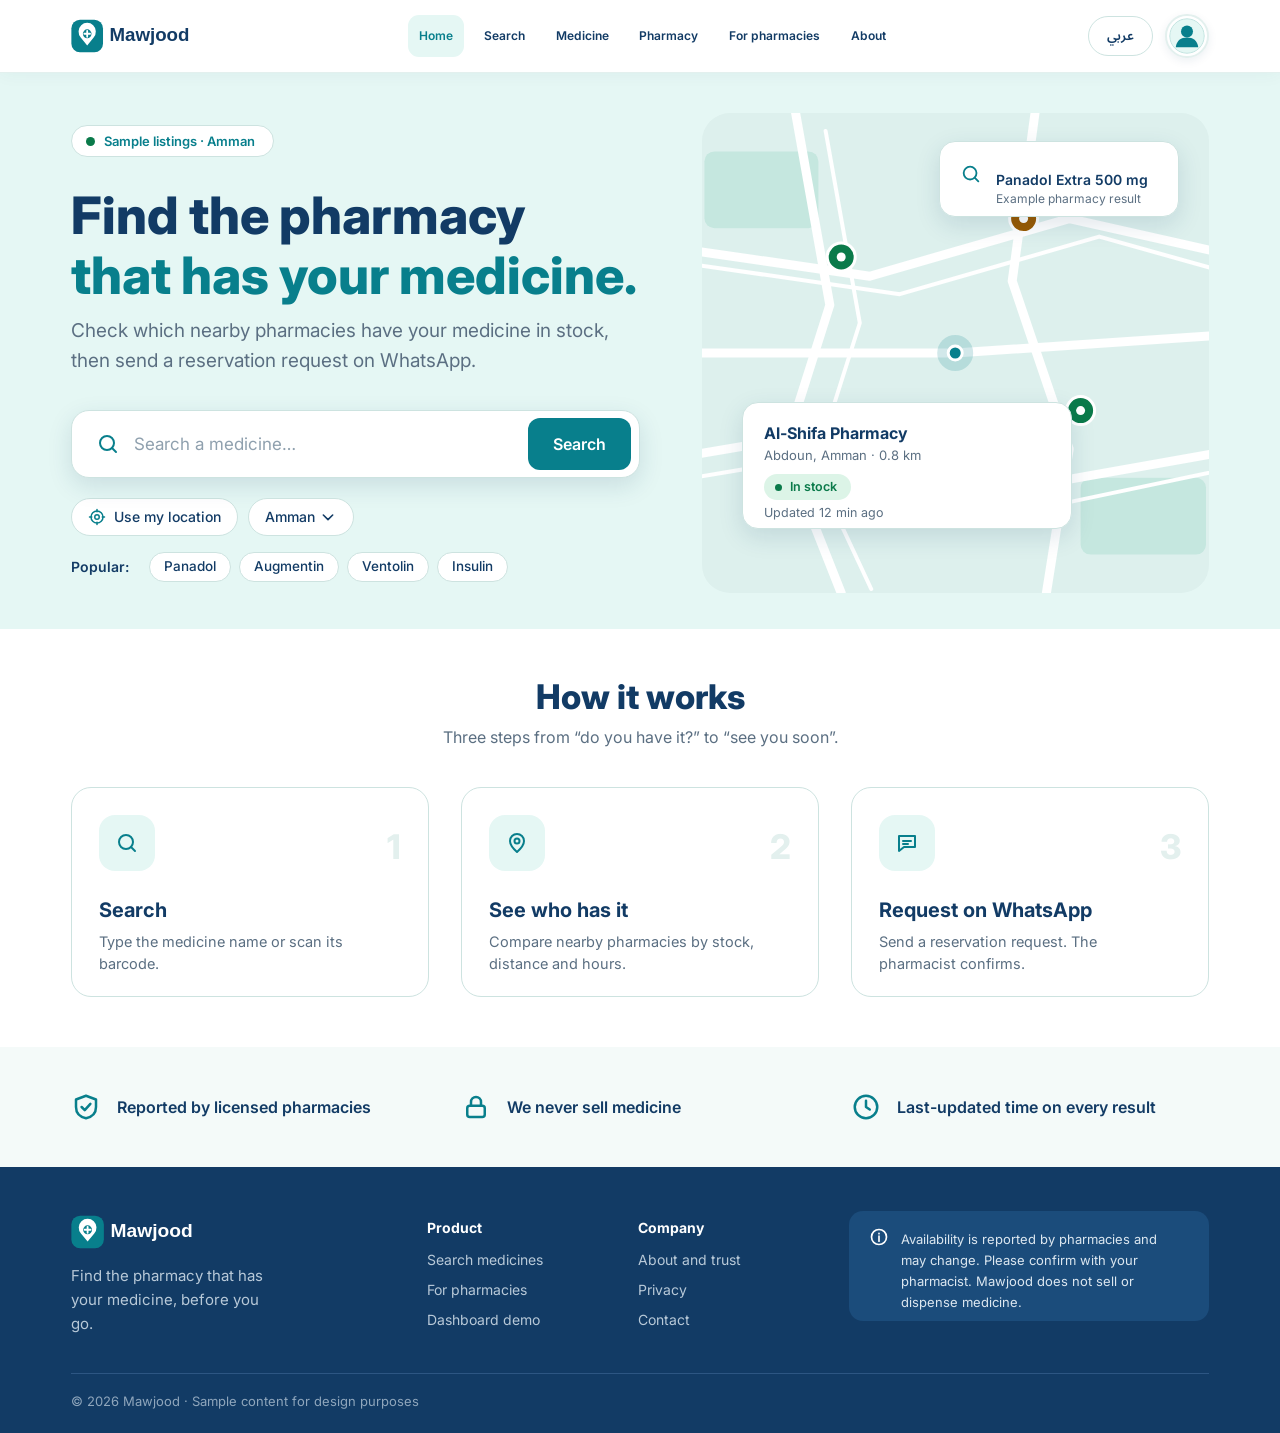
==== commit aa53f5f9: "updated" ====
--- a/mawjood-front/index.html
+++ b/mawjood-front/index.html
@@ -1,370 +1,283 @@
 <!DOCTYPE html>
-<html lang="en" dir="ltr">
+
+<html dir="ltr" lang="en">
 <head>
-  <meta charset="utf-8">
-  <meta name="viewport" content="width=device-width, initial-scale=1">
-  <title>Mawjood · Find the pharmacy that has your medicine</title>
-  <meta name="description" content="Check which nearby pharmacies have your medicine in stock, then send a reservation request on WhatsApp.">
-  <meta name="theme-color" content="#087F8C">
-  <meta name="color-scheme" content="light">
-
-  <meta property="og:title" content="Mawjood · Find the pharmacy that has your medicine">
-  <meta property="og:description" content="Check which nearby pharmacies have your medicine in stock, then send a reservation request on WhatsApp.">
-  <meta property="og:type" content="website">
-
-  <link rel="icon" href="assets/brand/favicon-32.png" type="image/svg+xml">
-  <link rel="icon" href="assets/brand/favicon-48.png" sizes="48x48">
-  <link rel="apple-touch-icon" href="assets/brand/favicon-180.png">
-
-  <link rel="preconnect" href="https://fonts.googleapis.com">
-  <link rel="preconnect" href="https://fonts.gstatic.com" crossorigin>
-  <link rel="stylesheet" href="https://fonts.googleapis.com/css2?family=Inter:wght@400;500;600;700;800&family=Noto+Sans+Arabic:wght@400;500;600;700;800&display=swap">
-
-  <link rel="stylesheet" href="css/base.css">
-  <link rel="stylesheet" href="css/components.css">
-  <link rel="stylesheet" href="css/rtl.css">
-</head>
+<meta charset="utf-8"/>
+<meta content="width=device-width, initial-scale=1" name="viewport"/>
+<title>Mawjood · Find the pharmacy that has your medicine</title>
+<meta content="Check which nearby pharmacies have your medicine in stock, then send a reservation request on WhatsApp." name="description"/>
+<meta content="#087F8C" name="theme-color"/>
+<meta content="light" name="color-scheme"/>
+<meta content="Mawjood · Find the pharmacy that has your medicine" property="og:title"/>
+<meta content="Check which nearby pharmacies have your medicine in stock, then send a reservation request on WhatsApp." property="og:description"/>
+<meta content="website" property="og:type"/>
+<link href="assets/brand/favicon.svg" rel="icon" type="image/svg+xml"/>
+<link href="assets/brand/favicon.ico" rel="icon" sizes="48x48"/>
+<link href="assets/brand/apple-touch-icon.png" rel="apple-touch-icon"/>
+<link href="https://fonts.googleapis.com" rel="preconnect"/>
+<link crossorigin="" href="https://fonts.gstatic.com" rel="preconnect"/>
+<link href="https://fonts.googleapis.com/css2?family=Inter:wght@400;500;600;700;800&amp;family=Noto+Sans+Arabic:wght@400;500;600;700;800&amp;display=swap" rel="stylesheet"/>
+<link href="css/base.css" rel="stylesheet"/>
+<link href="css/components.css" rel="stylesheet"/>
+<link href="css/rtl.css" rel="stylesheet"/>
+<link href="css/improvements.css" rel="stylesheet"/></head>
 <body class="page-home">
-
-  <!-- Icon sprite (24px grid, stroke icons) and logo tile -->
-  <svg width="0" height="0" style="position:absolute" aria-hidden="true" focusable="false">
-    <defs>
-      <symbol id="i-search" viewBox="0 0 24 24"><circle cx="11" cy="11" r="7"/><path d="M20 20l-4-4"/></symbol>
-      <symbol id="i-pin" viewBox="0 0 24 24"><path d="M12 21s-7-6.2-7-11a7 7 0 0114 0c0 4.8-7 11-7 11z"/><circle cx="12" cy="10" r="2.5"/></symbol>
-      <symbol id="i-chat" viewBox="0 0 24 24"><path d="M4 5h16v11H9l-5 4z"/><path d="M8 10h8M8 13h5"/></symbol>
-      <symbol id="i-shield" viewBox="0 0 24 24"><path d="M12 3l8 3v6c0 5-3.5 8-8 9-4.5-1-8-4-8-9V6z"/><path d="M8.5 12l2.5 2.5 4.5-5"/></symbol>
-      <symbol id="i-lock" viewBox="0 0 24 24"><rect x="5" y="11" width="14" height="9" rx="2"/><path d="M8 11V8a4 4 0 018 0v3"/></symbol>
-      <symbol id="i-clock" viewBox="0 0 24 24"><circle cx="12" cy="12" r="9"/><path d="M12 7v5l3 2"/></symbol>
-      <symbol id="i-target" viewBox="0 0 24 24"><circle cx="12" cy="12" r="3"/><circle cx="12" cy="12" r="8"/><path d="M12 2v3M12 19v3M2 12h3M19 12h3"/></symbol>
-      <symbol id="i-chevd" viewBox="0 0 24 24"><path d="M5 9l7 7 7-7"/></symbol>
-      <symbol id="i-info" viewBox="0 0 24 24"><circle cx="12" cy="12" r="9"/><path d="M12 11v6M12 7.5v.5"/></symbol>
-      <symbol id="i-globe" viewBox="0 0 24 24"><circle cx="12" cy="12" r="9"/><path d="M3 12h18M12 3c3 3 3 15 0 18M12 3c-3 3-3 15 0 18"/></symbol>
-      <symbol id="i-menu" viewBox="0 0 24 24"><path d="M4 7h16M4 12h16M4 17h16"/></symbol>
-
-      <symbol id="logo-tile" viewBox="0 0 816 816">
-        <rect width="816" height="816" rx="196" fill="#087F8C"/>
-        <g transform="translate(408 402) scale(1.12) translate(-408 -402)">
-          <path d="M409 617 L262.3 420.4 A183 183 0 1 1 555.7 420.4 Z" fill="#FFFFFF"/>
-          <circle cx="409" cy="314" r="132" fill="#087F8C"/>
-          <g transform="rotate(36 382 302)">
-            <rect x="337" y="187" width="90" height="230" rx="45" fill="#FFFFFF"/>
-            <rect x="337" y="299" width="90" height="6" fill="#087F8C"/>
-          </g>
-          <circle cx="474" cy="346" r="42" fill="#FFFFFF"/>
-          <path d="M433 359 L515 337" stroke="#087F8C" stroke-width="6"/>
-          <ellipse cx="410" cy="656" rx="120" ry="20" fill="#FFFFFF"/>
-        </g>
-      </symbol>
-    </defs>
-  </svg>
-
-  <a class="skip-link" href="#main" data-i18n="a11y.skip">Skip to content</a>
-
-  <!-- ===================== Header ===================== -->
-  <header class="site-header">
-    <div class="container site-header__inner">
-      <a class="brand" href="index.html" aria-label="Mawjood, home">
-        <svg class="brand__tile" aria-hidden="true"><use href="#logo-tile"/></svg>
-        <span class="brand__name" data-i18n="brand.name">Mawjood</span>
-      </a>
-
-      <nav class="site-nav" id="site-nav" aria-label="Main">
-        <ul class="site-nav__list">
-          <li><a class="site-nav__link" href="search.html" data-i18n="nav.search">Search</a></li>
-          <li><a class="site-nav__link" href="for-pharmacies.html" data-i18n="nav.forPharmacies">For pharmacies</a></li>
-          <li><a class="site-nav__link" href="about.html" data-i18n="nav.about">About</a></li>
-          <li class="site-nav__login"><a class="btn btn--secondary btn--sm" href="login.html" data-i18n="nav.login">Pharmacy login</a></li>
-        </ul>
-      </nav>
-
-      <div class="header-actions">
-        <a class="btn btn--secondary btn--sm btn-login" href="login.html" data-i18n="nav.login">Pharmacy login</a>
-        <button class="lang-toggle" type="button" data-lang-toggle aria-label="Switch language / تغيير اللغة">
-          <svg class="icon icon--20" aria-hidden="true"><use href="#i-globe"/></svg>
-          <span class="lang-toggle__label" dir="ltr">EN | عربي</span>
-        </button>
-        <button class="nav-toggle" type="button" aria-expanded="false" aria-controls="site-nav" aria-label="Menu" data-i18n-aria-label="nav.menu">
-          <svg class="icon" aria-hidden="true"><use href="#i-menu"/></svg>
-        </button>
-      </div>
-    </div>
-  </header>
-
-  <main id="main">
-
-    <!-- ===================== Hero ===================== -->
-    <section class="hero" aria-labelledby="hero-title">
-      <div class="container hero__inner">
-
-        <div class="hero__copy">
-          <p class="pill">
-            <span class="pill__dot" aria-hidden="true"></span>
-            <span data-i18n="hero.badge">Live stock · Amman &amp; Zarqa</span>
-          </p>
-
-          <h1 class="hero__title" id="hero-title">
-            <span data-i18n="hero.title1">Find the pharmacy</span>
-            <span class="hero__title-accent" data-i18n="hero.title2">that has your medicine.</span>
-          </h1>
-
-          <p class="hero__lede">
-            <span class="hero__lede-line" data-i18n="hero.lede1">Check which nearby pharmacies have your medicine in stock,</span>
-            <span class="hero__lede-line only-desktop" data-i18n="hero.lede2">then send a reservation request on WhatsApp.</span>
-            <span class="hero__lede-line only-mobile" data-i18n="hero.lede2Short">then request on WhatsApp.</span>
-          </p>
-
-          <form class="search-form" id="search-form" action="search.html" method="get" role="search">
-            <div class="search-field">
-              <svg class="icon" aria-hidden="true"><use href="#i-search"/></svg>
-              <label class="sr-only" for="q" data-i18n="search.label">Search for a medicine</label>
-              <div class="search-field__control">
-                <input class="search-field__input" id="q" name="q" type="search" autocomplete="off" placeholder=" ">
-                <span class="search-field__hint" aria-hidden="true">
-                  <span class="hint-long" data-i18n="search.placeholder">Search a medicine, e.g. Panadol Extra</span>
-                  <span class="hint-short" data-i18n="search.placeholderShort">Search a medicine…</span>
-                </span>
-              </div>
-            </div>
-            <button class="btn btn--primary btn--lg" type="submit" data-i18n="search.submit">Search</button>
-
-          </form>
-
-          <div class="hero__tools">
-            <button class="chip" type="button" data-action="locate">
-              <svg class="icon icon--18" aria-hidden="true"><use href="#i-target"/></svg>
-              <span data-i18n="search.useLocation">Use my location</span>
-            </button>
-            <label class="chip-select">
-              <span class="sr-only" data-i18n="search.cityLabel">City</span>
-              <select name="city" form="search-form" id="city" data-city-select>
-                <option value="amman" data-i18n="city.amman">Amman</option>
-                <option value="zarqa" data-i18n="city.zarqa">Zarqa</option>
-              </select>
-              <svg class="icon icon--16" aria-hidden="true"><use href="#i-chevd"/></svg>
-            </label>
-          </div>
-
-          <div class="hero__popular">
-            <span class="popular-label" id="popular-label"><span data-i18n="search.popular">Popular</span><span class="popular-colon" aria-hidden="true">:</span></span>
-            <ul class="chip-list" aria-labelledby="popular-label">
-              <li><a class="chip chip--sm" href="search.html?q=Panadol" data-i18n="popular.panadol">Panadol</a></li>
-              <li><a class="chip chip--sm" href="search.html?q=Augmentin" data-i18n="popular.augmentin">Augmentin</a></li>
-              <li><a class="chip chip--sm" href="search.html?q=Ventolin" data-i18n="popular.ventolin">Ventolin</a></li>
-              <li><a class="chip chip--sm" href="search.html?q=Insulin" data-i18n="popular.insulin">Insulin</a></li>
-            </ul>
-          </div>
-        </div>
-
-        <!-- Decorative map with two sample cards (desktop only) -->
-        <div class="hero__map" aria-hidden="true">
-          <svg class="hero__map-svg" viewBox="790 112 570 480" preserveAspectRatio="xMidYMid slice" focusable="false">
-            <rect x="824.2" y="150.4" width="114" height="76.8" rx="10" fill="#C5E7DF"/>
-            <rect x="1200.4" y="476.8" width="125.4" height="76.8" rx="10" fill="#C5E7DF"/>
-            <g fill="none" stroke="#FFFFFF" stroke-linecap="round" stroke-linejoin="round">
-              <g stroke-width="9">
-                <path d="M790 246.4 L989.5 275.2 L1189 217.6 L1360 256"/>
-                <path d="M790 457.6 L961 428.8 L1143.4 486.4 L1360 448"/>
-                <path d="M915.4 112 L949.6 304 L904 448 L961 592"/>
-                <path d="M1154.8 112 L1132 280 L1189 448 L1166.2 592"/>
-                <path d="M790 352 L1075 352 L1360 332.8"/>
-              </g>
-              <g stroke-width="4">
-                <path d="M820 264.4 L1019.5 293.2 L1219 235.6 L1356 274"/>
-                <path d="M820 475.6 L991 446.8 L1173.4 504.4 L1356 466"/>
-                <path d="M945.4 130 L979.6 322 L934 466 L991 588"/>
-              </g>
-            </g>
-            <!-- You are here -->
-            <circle cx="1075" cy="352" r="18" fill="#087F8C" opacity="0.18"/>
-            <circle cx="1075" cy="352" r="7" fill="#087F8C" stroke="#FFFFFF" stroke-width="3"/>
-            <!-- Pharmacy markers: in stock / low / in stock / unconfirmed -->
-            <g stroke="#FFFFFF" stroke-width="3">
-              <circle cx="961" cy="256" r="14" fill="#0A7A4A"/>
-              <circle cx="1143.4" cy="217.6" r="14" fill="#9A5A00"/>
-              <circle cx="1200.4" cy="409.6" r="14" fill="#0A7A4A"/>
-              <circle cx="1018" cy="467.2" r="14" fill="#4F5E6C"/>
-            </g>
-            <g fill="#FFFFFF">
-              <circle cx="961" cy="256" r="4.5"/>
-              <circle cx="1143.4" cy="217.6" r="4.5"/>
-              <circle cx="1200.4" cy="409.6" r="4.5"/>
-              <circle cx="1018" cy="467.2" r="4.5"/>
-            </g>
-          </svg>
-
-          <div class="map-chip">
-            <svg class="icon icon--22" aria-hidden="true"><use href="#i-search"/></svg>
-            <div>
-              <p class="map-chip__title" data-i18n="map.medicine">Panadol Extra 500 mg</p>
-              <p class="map-chip__sub" data-i18n="map.nearby">9 pharmacies nearby</p>
-            </div>
-          </div>
-
-          <article class="mini-card">
-            <div class="mini-card__body">
-              <h3 class="mini-card__title" data-i18n="sample.pharmacy">Al-Shifa Pharmacy</h3>
-              <p class="mini-card__meta" data-i18n="sample.location">Abdoun, Amman · 0.8 km</p>
-              <span class="badge badge--in" data-i18n="status.in">In stock</span>
-              <p class="mini-card__updated" data-i18n="sample.updated">Updated 12 min ago</p>
-            </div>
-          </article>
-        </div>
-
-      </div>
-    </section>
-
-    <!-- Preview card (compact screens only; the map card replaces it on desktop) -->
-    <section class="preview" aria-label="Example result" data-i18n-aria-label="sample.aria">
-      <div class="container">
-        <article class="mini-card">
-          <div class="mini-card__body">
-            <h3 class="mini-card__title" data-i18n="sample.pharmacy">Al-Shifa Pharmacy</h3>
-            <p class="mini-card__meta" data-i18n="sample.location">Abdoun, Amman · 0.8 km</p>
-            <span class="badge badge--in" data-i18n="status.in">In stock</span>
-            <p class="mini-card__updated" data-i18n="sample.updated">Updated 12 min ago</p>
-          </div>
-          <div class="mini-card__action">
-            <a class="btn btn--primary btn--sm" href="pharmacy.html" data-i18n="sample.request">Request</a>
-          </div>
-        </article>
-      </div>
-    </section>
-
-    <!-- ===================== How it works ===================== -->
-    <section class="how" aria-labelledby="how-title">
-      <div class="container">
-        <div class="section-head">
-          <h2 class="section-head__title" id="how-title" data-i18n="how.title">How it works</h2>
-          <p class="section-head__sub" data-i18n="how.sub">Three steps from “do you have it?” to “see you soon”.</p>
-        </div>
-
-        <ol class="steps">
-          <li class="step">
-            <span class="step__icon" aria-hidden="true"><svg class="icon"><use href="#i-search"/></svg></span>
-            <span class="step__num" aria-hidden="true">1</span>
-            <div class="step__body">
-              <h3 class="step__title" data-i18n="how.s1.title">Search</h3>
-              <p class="step__desc" data-i18n="how.s1.desc">Type the medicine name or scan its barcode.</p>
-            </div>
-          </li>
-          <li class="step">
-            <span class="step__icon" aria-hidden="true"><svg class="icon"><use href="#i-pin"/></svg></span>
-            <span class="step__num" aria-hidden="true">2</span>
-            <div class="step__body">
-              <h3 class="step__title" data-i18n="how.s2.title">See who has it</h3>
-              <p class="step__desc">
-                <span class="only-desktop" data-i18n="how.s2.desc">Compare nearby pharmacies by stock, distance and hours.</span>
-                <span class="only-mobile" data-i18n="how.s2.descShort">Compare nearby pharmacies by stock and distance.</span>
-              </p>
-            </div>
-          </li>
-          <li class="step">
-            <span class="step__icon" aria-hidden="true"><svg class="icon"><use href="#i-chat"/></svg></span>
-            <span class="step__num" aria-hidden="true">3</span>
-            <div class="step__body">
-              <h3 class="step__title" data-i18n="how.s3.title">Request on WhatsApp</h3>
-              <p class="step__desc">
-                <span class="only-desktop" data-i18n="how.s3.desc">Send a reservation request. The pharmacist confirms.</span>
-                <span class="only-mobile" data-i18n="how.s3.descShort">The pharmacist confirms your request.</span>
-              </p>
-            </div>
-          </li>
-        </ol>
-      </div>
-    </section>
-
-    <!-- ===================== Trust strip ===================== -->
-    <section class="trust" aria-label="Why people trust Mawjood" data-i18n-aria-label="trust.aria">
-      <div class="container">
-        <ul class="trust__list">
-          <li class="trust__item">
-            <svg class="icon icon--30" aria-hidden="true"><use href="#i-shield"/></svg>
-            <span data-i18n="trust.licensed">Reported by licensed pharmacies</span>
-          </li>
-          <li class="trust__item">
-            <svg class="icon icon--30" aria-hidden="true"><use href="#i-lock"/></svg>
-            <span data-i18n="trust.noSale">We never sell medicine</span>
-          </li>
-          <li class="trust__item">
-            <svg class="icon icon--30" aria-hidden="true"><use href="#i-clock"/></svg>
-            <span data-i18n="trust.updated">Last-updated time on every result</span>
-          </li>
-        </ul>
-      </div>
-    </section>
-
-  </main>
-
-  <!-- ===================== Footer ===================== -->
-  <footer class="site-footer">
-    <div class="container">
-      <div class="site-footer__top">
-        <div class="site-footer__brand">
-          <a class="brand" href="index.html" aria-label="Mawjood, home">
-            <svg class="brand__tile" aria-hidden="true"><use href="#logo-tile"/></svg>
-            <span class="brand__name" data-i18n="brand.name">Mawjood</span>
-          </a>
-          <p class="site-footer__tagline" data-i18n="footer.tagline">Find the pharmacy that has your medicine, before you go.</p>
-        </div>
-
-        <nav class="footer-col" aria-labelledby="footer-product">
-          <h2 class="footer-col__title" id="footer-product" data-i18n="footer.product">Product</h2>
-          <ul class="footer-col__list">
-            <li><a class="footer-col__link" href="search.html" data-i18n="footer.searchMedicines">Search medicines</a></li>
-            <li><a class="footer-col__link" href="for-pharmacies.html" data-i18n="nav.forPharmacies">For pharmacies</a></li>
-            <li><a class="footer-col__link" href="dashboard.html" data-i18n="footer.dashboardDemo">Dashboard demo</a></li>
-          </ul>
-        </nav>
-
-        <nav class="footer-col" aria-labelledby="footer-company">
-          <h2 class="footer-col__title" id="footer-company" data-i18n="footer.company">Company</h2>
-          <ul class="footer-col__list">
-            <li><a class="footer-col__link" href="about.html" data-i18n="footer.aboutTrust">About and trust</a></li>
-            <li><a class="footer-col__link" href="about.html#privacy" data-i18n="footer.privacy">Privacy</a></li>
-            <li><a class="footer-col__link" href="about.html#contact" data-i18n="footer.contact">Contact</a></li>
-          </ul>
-        </nav>
-
-        <aside class="notice" aria-label="Availability notice" data-i18n-aria-label="footer.noticeAria">
-          <svg class="icon icon--20" aria-hidden="true"><use href="#i-info"/></svg>
-          <p data-i18n="footer.notice">Availability is reported by pharmacies and may change. Please confirm with your pharmacist. Mawjood does not sell or dispense medicine.</p>
-        </aside>
-      </div>
-
-      <p class="site-footer__bottom">
-        <span data-i18n="footer.copyright">© 2026 Mawjood · Sample content</span><span class="only-desktop" data-i18n="footer.copyrightSuffix"> for design purposes</span>
-      </p>
-    </div>
-  </footer>
-
-  <!-- Mobile menu toggle (no dependencies) -->
-  <script>
-    (function () {
-      var header = document.querySelector('.site-header');
-      var btn = document.querySelector('.nav-toggle');
-      if (!header || !btn) return;
-      function setOpen(open) {
-        header.classList.toggle('is-nav-open', open);
-        btn.setAttribute('aria-expanded', String(open));
-      }
-      btn.addEventListener('click', function () {
-        setOpen(!header.classList.contains('is-nav-open'));
-      });
-      document.addEventListener('keydown', function (e) {
-        if (e.key === 'Escape' && header.classList.contains('is-nav-open')) {
-          setOpen(false);
-          btn.focus();
-        }
-      });
-      window.matchMedia('(min-width: 900px)').addEventListener('change', function (e) {
-        if (e.matches) setOpen(false);
-      });
-    })();
-  </script>
-
-  <script src="js/data.js" defer></script>
-  <script src="js/storage.js" defer></script>
-  <script src="js/i18n.js" defer></script>
-  <script src="js/search.js" defer></script>
-</body>
+<!-- Icon sprite (24px grid, stroke icons) and logo tile -->
+<svg aria-hidden="true" focusable="false" height="0" style="position:absolute" width="0">
+<defs>
+<symbol id="i-search" viewbox="0 0 24 24"><circle cx="11" cy="11" r="7"></circle><path d="M20 20l-4-4"></path></symbol>
+<symbol id="i-pin" viewbox="0 0 24 24"><path d="M12 21s-7-6.2-7-11a7 7 0 0114 0c0 4.8-7 11-7 11z"></path><circle cx="12" cy="10" r="2.5"></circle></symbol>
+<symbol id="i-chat" viewbox="0 0 24 24"><path d="M4 5h16v11H9l-5 4z"></path><path d="M8 10h8M8 13h5"></path></symbol>
+<symbol id="i-shield" viewbox="0 0 24 24"><path d="M12 3l8 3v6c0 5-3.5 8-8 9-4.5-1-8-4-8-9V6z"></path><path d="M8.5 12l2.5 2.5 4.5-5"></path></symbol>
+<symbol id="i-lock" viewbox="0 0 24 24"><rect height="9" rx="2" width="14" x="5" y="11"></rect><path d="M8 11V8a4 4 0 018 0v3"></path></symbol>
+<symbol id="i-clock" viewbox="0 0 24 24"><circle cx="12" cy="12" r="9"></circle><path d="M12 7v5l3 2"></path></symbol>
+<symbol id="i-target" viewbox="0 0 24 24"><circle cx="12" cy="12" r="3"></circle><circle cx="12" cy="12" r="8"></circle><path d="M12 2v3M12 19v3M2 12h3M19 12h3"></path></symbol>
+<symbol id="i-chevd" viewbox="0 0 24 24"><path d="M5 9l7 7 7-7"></path></symbol>
+<symbol id="i-info" viewbox="0 0 24 24"><circle cx="12" cy="12" r="9"></circle><path d="M12 11v6M12 7.5v.5"></path></symbol>
+<symbol id="i-globe" viewbox="0 0 24 24"><circle cx="12" cy="12" r="9"></circle><path d="M3 12h18M12 3c3 3 3 15 0 18M12 3c-3 3-3 15 0 18"></path></symbol>
+<symbol id="i-menu" viewbox="0 0 24 24"><path d="M4 7h16M4 12h16M4 17h16"></path></symbol>
+<symbol id="logo-tile" viewbox="0 0 816 816">
+<rect fill="#087F8C" height="816" rx="196" width="816"></rect>
+<g transform="translate(408 402) scale(1.12) translate(-408 -402)">
+<path d="M409 617 L262.3 420.4 A183 183 0 1 1 555.7 420.4 Z" fill="#FFFFFF"></path>
+<circle cx="409" cy="314" fill="#087F8C" r="132"></circle>
+<g transform="rotate(36 382 302)">
+<rect fill="#FFFFFF" height="230" rx="45" width="90" x="337" y="187"></rect>
+<rect fill="#087F8C" height="6" width="90" x="337" y="299"></rect>
+</g>
+<circle cx="474" cy="346" fill="#FFFFFF" r="42"></circle>
+<path d="M433 359 L515 337" stroke="#087F8C" stroke-width="6"></path>
+<ellipse cx="410" cy="656" fill="#FFFFFF" rx="120" ry="20"></ellipse>
+</g>
+</symbol>
+</defs>
+</svg>
+<a class="skip-link" data-i18n="a11y.skip" href="#main">Skip to content</a>
+<!-- ===================== Header ===================== -->
+<header class="site-header"><div class="container site-header__inner"><a aria-label="Mawjood home" class="brand" href="index.html"><img alt="Mawjood" class="brand__lockup" src="assets/brand/lockup-on-white.svg"/></a><nav aria-label="Main navigation" class="site-nav" id="site-nav"><ul class="site-nav__list"><li><a aria-current="page" class="site-nav__link" data-i18n="nav.home" href="index.html">Home</a></li><li><a class="site-nav__link" data-i18n="nav.search" href="search.html">Search</a></li><li><a class="site-nav__link" data-i18n="nav.medicine" href="medicine.html">Medicine</a></li><li><a class="site-nav__link" data-i18n="nav.pharmacy" href="pharmacy.html">Pharmacy</a></li><li><a class="site-nav__link" data-i18n="nav.forPharmacies" href="for-pharmacies.html">For pharmacies</a></li><li><a class="site-nav__link" data-i18n="nav.about" href="about.html">About</a></li></ul></nav><div class="header-actions"><button aria-label="Switch language" class="lang-toggle" data-lang-toggle="" type="button"><span class="lang-toggle__label" dir="ltr">عربي</span></button><div class="profile-control"><button aria-controls="profile-menu" aria-expanded="false" aria-haspopup="true" aria-label="Account menu" class="profile-trigger" id="profile-trigger" type="button"><img alt="" height="40" src="assets/brand/profile-avatar.svg" width="40"/></button><div class="profile-menu" hidden="" id="profile-menu"><div class="profile-menu__head"><span class="profile-menu__avatar"><img alt="" height="36" src="assets/brand/profile-avatar.svg" width="36"/></span><span><strong id="account-name">My account</strong><small id="account-email">Pharmacy portal</small></span></div><a data-i18n="nav.dashboard" href="dashboard.html">Dashboard</a><a data-i18n="nav.login" href="login.html">Pharmacy login</a><button class="profile-menu__logout" data-i18n="auth.logout" hidden="" id="logout-button" type="button">Log out</button></div></div><button aria-controls="site-nav" aria-expanded="false" aria-label="Open menu" class="nav-toggle" type="button"><svg aria-hidden="true" class="icon" viewbox="0 0 24 24"><path d="M4 7h16M4 12h16M4 17h16" stroke="currentColor" stroke-linecap="round" stroke-width="2"></path></svg></button></div></div></header>
+<main id="main">
+<!-- ===================== Hero ===================== -->
+<section aria-labelledby="hero-title" class="hero">
+<div class="container hero__inner">
+<div class="hero__copy">
+<p class="pill">
+<span aria-hidden="true" class="pill__dot"></span>
+<span data-i18n="hero.badge">Sample listings · Amman</span>
+</p>
+<h1 class="hero__title" id="hero-title">
+<span data-i18n="hero.title1">Find the pharmacy</span>
+<span class="hero__title-accent" data-i18n="hero.title2">that has your medicine.</span>
+</h1>
+<p class="hero__lede">
+<span class="hero__lede-line" data-i18n="hero.lede1">Check which nearby pharmacies have your medicine in stock,</span>
+<span class="hero__lede-line only-desktop" data-i18n="hero.lede2">then send a reservation request on WhatsApp.</span>
+<span class="hero__lede-line only-mobile" data-i18n="hero.lede2Short">then request on WhatsApp.</span>
+</p>
+<form action="search.html" class="search-form" id="search-form" method="get" role="search">
+<div class="search-field">
+<svg aria-hidden="true" class="icon"><use href="#i-search"></use></svg>
+<label class="sr-only" data-i18n="search.label" for="q">Search for a medicine</label>
+<div class="search-field__control">
+<input autocomplete="off" class="search-field__input" id="q" name="q" placeholder=" " type="search"/>
+<span aria-hidden="true" class="search-field__hint">
+<span class="hint-long" data-i18n="search.placeholder">Search a medicine, e.g. Panadol Extra</span>
+<span class="hint-short" data-i18n="search.placeholderShort">Search a medicine…</span>
+</span>
+</div>
+</div>
+<button class="btn btn--primary btn--lg" data-i18n="search.submit" type="submit">Search</button>
+</form>
+<div class="hero__tools">
+<button class="chip" data-action="locate" type="button">
+<svg aria-hidden="true" class="icon icon--18"><use href="#i-target"></use></svg>
+<span data-i18n="search.useLocation">Use my location</span>
+</button>
+<label class="chip-select">
+<span class="sr-only" data-i18n="search.cityLabel">City</span>
+<select data-city-select="" form="search-form" id="city" name="city">
+<option data-i18n="city.amman" value="amman">Amman</option>
+<option data-i18n="city.zarqa" value="zarqa">Zarqa</option>
+</select>
+<svg aria-hidden="true" class="icon icon--16"><use href="#i-chevd"></use></svg>
+</label>
+</div>
+<div class="hero__popular">
+<span class="popular-label" id="popular-label"><span data-i18n="search.popular">Popular</span><span aria-hidden="true" class="popular-colon">:</span></span>
+<ul aria-labelledby="popular-label" class="chip-list">
+<li><a class="chip chip--sm" data-i18n="popular.panadol" href="search.html?q=Panadol">Panadol</a></li>
+<li><a class="chip chip--sm" data-i18n="popular.augmentin" href="search.html?q=Augmentin">Augmentin</a></li>
+<li><a class="chip chip--sm" data-i18n="popular.ventolin" href="search.html?q=Ventolin">Ventolin</a></li>
+<li><a class="chip chip--sm" data-i18n="popular.insulin" href="search.html?q=Insulin">Insulin</a></li>
+</ul>
+</div>
+</div>
+<!-- Decorative map with two sample cards (desktop only) -->
+<div aria-hidden="true" class="hero__map">
+<svg class="hero__map-svg" focusable="false" preserveaspectratio="xMidYMid slice" viewbox="790 112 570 480">
+<rect fill="#C5E7DF" height="76.8" rx="10" width="114" x="824.2" y="150.4"></rect>
+<rect fill="#C5E7DF" height="76.8" rx="10" width="125.4" x="1200.4" y="476.8"></rect>
+<g fill="none" stroke="#FFFFFF" stroke-linecap="round" stroke-linejoin="round">
+<g stroke-width="9">
+<path d="M790 246.4 L989.5 275.2 L1189 217.6 L1360 256"></path>
+<path d="M790 457.6 L961 428.8 L1143.4 486.4 L1360 448"></path>
+<path d="M915.4 112 L949.6 304 L904 448 L961 592"></path>
+<path d="M1154.8 112 L1132 280 L1189 448 L1166.2 592"></path>
+<path d="M790 352 L1075 352 L1360 332.8"></path>
+</g>
+<g stroke-width="4">
+<path d="M820 264.4 L1019.5 293.2 L1219 235.6 L1356 274"></path>
+<path d="M820 475.6 L991 446.8 L1173.4 504.4 L1356 466"></path>
+<path d="M945.4 130 L979.6 322 L934 466 L991 588"></path>
+</g>
+</g>
+<!-- You are here -->
+<circle cx="1075" cy="352" fill="#087F8C" opacity="0.18" r="18"></circle>
+<circle cx="1075" cy="352" fill="#087F8C" r="7" stroke="#FFFFFF" stroke-width="3"></circle>
+<!-- Pharmacy markers: in stock / low / in stock / unconfirmed -->
+<g stroke="#FFFFFF" stroke-width="3">
+<circle cx="961" cy="256" fill="#0A7A4A" r="14"></circle>
+<circle cx="1143.4" cy="217.6" fill="#9A5A00" r="14"></circle>
+<circle cx="1200.4" cy="409.6" fill="#0A7A4A" r="14"></circle>
+<circle cx="1018" cy="467.2" fill="#4F5E6C" r="14"></circle>
+</g>
+<g fill="#FFFFFF">
+<circle cx="961" cy="256" r="4.5"></circle>
+<circle cx="1143.4" cy="217.6" r="4.5"></circle>
+<circle cx="1200.4" cy="409.6" r="4.5"></circle>
+<circle cx="1018" cy="467.2" r="4.5"></circle>
+</g>
+</svg>
+<div class="map-chip">
+<svg aria-hidden="true" class="icon icon--22"><use href="#i-search"></use></svg>
+<div>
+<p class="map-chip__title" data-i18n="map.medicine">Panadol Extra 500 mg</p>
+<p class="map-chip__sub" data-i18n="map.nearby">Example pharmacy result</p>
+</div>
+</div>
+<article class="mini-card">
+<div class="mini-card__body">
+<h3 class="mini-card__title" data-i18n="sample.pharmacy">Al-Shifa Pharmacy</h3>
+<p class="mini-card__meta" data-i18n="sample.location">Abdoun, Amman · 0.8 km</p>
+<span class="badge badge--in" data-i18n="status.in">In stock</span>
+<p class="mini-card__updated" data-i18n="sample.updated">Updated 12 min ago</p>
+</div>
+</article>
+</div>
+</div>
+</section>
+<!-- Preview card (compact screens only; the map card replaces it on desktop) -->
+<section aria-label="Example result" class="preview" data-i18n-aria-label="sample.aria">
+<div class="container">
+<article class="mini-card">
+<div class="mini-card__body">
+<h3 class="mini-card__title" data-i18n="sample.pharmacy">Al-Shifa Pharmacy</h3>
+<p class="mini-card__meta" data-i18n="sample.location">Abdoun, Amman · 0.8 km</p>
+<span class="badge badge--in" data-i18n="status.in">In stock</span>
+<p class="mini-card__updated" data-i18n="sample.updated">Updated 12 min ago</p>
+</div>
+<div class="mini-card__action">
+<a class="btn btn--primary btn--sm" data-i18n="sample.request" href="pharmacy.html">Request</a>
+</div>
+</article>
+</div>
+</section>
+<!-- ===================== How it works ===================== -->
+<section aria-labelledby="how-title" class="how">
+<div class="container">
+<div class="section-head">
+<h2 class="section-head__title" data-i18n="how.title" id="how-title">How it works</h2>
+<p class="section-head__sub" data-i18n="how.sub">Three steps from “do you have it?” to “see you soon”.</p>
+</div>
+<ol class="steps">
+<li class="step">
+<span aria-hidden="true" class="step__icon"><svg class="icon"><use href="#i-search"></use></svg></span>
+<span aria-hidden="true" class="step__num">1</span>
+<div class="step__body">
+<h3 class="step__title" data-i18n="how.s1.title">Search</h3>
+<p class="step__desc" data-i18n="how.s1.desc">Type the medicine name or scan its barcode.</p>
+</div>
+</li>
+<li class="step">
+<span aria-hidden="true" class="step__icon"><svg class="icon"><use href="#i-pin"></use></svg></span>
+<span aria-hidden="true" class="step__num">2</span>
+<div class="step__body">
+<h3 class="step__title" data-i18n="how.s2.title">See who has it</h3>
+<p class="step__desc">
+<span class="only-desktop" data-i18n="how.s2.desc">Compare nearby pharmacies by stock, distance and hours.</span>
+<span class="only-mobile" data-i18n="how.s2.descShort">Compare nearby pharmacies by stock and distance.</span>
+</p>
+</div>
+</li>
+<li class="step">
+<span aria-hidden="true" class="step__icon"><svg class="icon"><use href="#i-chat"></use></svg></span>
+<span aria-hidden="true" class="step__num">3</span>
+<div class="step__body">
+<h3 class="step__title" data-i18n="how.s3.title">Request on WhatsApp</h3>
+<p class="step__desc">
+<span class="only-desktop" data-i18n="how.s3.desc">Send a reservation request. The pharmacist confirms.</span>
+<span class="only-mobile" data-i18n="how.s3.descShort">The pharmacist confirms your request.</span>
+</p>
+</div>
+</li>
+</ol>
+</div>
+</section>
+<!-- ===================== Trust strip ===================== -->
+<section aria-label="Why people trust Mawjood" class="trust" data-i18n-aria-label="trust.aria">
+<div class="container">
+<ul class="trust__list">
+<li class="trust__item">
+<svg aria-hidden="true" class="icon icon--30"><use href="#i-shield"></use></svg>
+<span data-i18n="trust.licensed">Reported by licensed pharmacies</span>
+</li>
+<li class="trust__item">
+<svg aria-hidden="true" class="icon icon--30"><use href="#i-lock"></use></svg>
+<span data-i18n="trust.noSale">We never sell medicine</span>
+</li>
+<li class="trust__item">
+<svg aria-hidden="true" class="icon icon--30"><use href="#i-clock"></use></svg>
+<span data-i18n="trust.updated">Last-updated time on every result</span>
+</li>
+</ul>
+</div>
+</section>
+</main>
+<!-- ===================== Footer ===================== -->
+<footer class="site-footer">
+<div class="container">
+<div class="site-footer__top">
+<div class="site-footer__brand">
+<a aria-label="Mawjood, home" class="brand" href="index.html">
+<img alt="Mawjood" class="brand__lockup" src="assets/brand/lockup-on-navy.svg"/>
+</a>
+<p class="site-footer__tagline" data-i18n="footer.tagline">Find the pharmacy that has your medicine, before you go.</p>
+</div>
+<nav aria-labelledby="footer-product" class="footer-col">
+<h2 class="footer-col__title" data-i18n="footer.product" id="footer-product">Product</h2>
+<ul class="footer-col__list">
+<li><a class="footer-col__link" data-i18n="footer.searchMedicines" href="search.html">Search medicines</a></li>
+<li><a class="footer-col__link" data-i18n="nav.forPharmacies" href="for-pharmacies.html">For pharmacies</a></li>
+<li><a class="footer-col__link" data-i18n="footer.dashboardDemo" href="dashboard.html">Dashboard demo</a></li>
+</ul>
+</nav>
+<nav aria-labelledby="footer-company" class="footer-col">
+<h2 class="footer-col__title" data-i18n="footer.company" id="footer-company">Company</h2>
+<ul class="footer-col__list">
+<li><a class="footer-col__link" data-i18n="footer.aboutTrust" href="about.html">About and trust</a></li>
+<li><a class="footer-col__link" data-i18n="footer.privacy" href="about.html#privacy">Privacy</a></li>
+<li><a class="footer-col__link" data-i18n="footer.contact" href="for-pharmacies.html#partner-contact">Contact</a></li>
+</ul>
+</nav>
+<aside aria-label="Availability notice" class="notice" data-i18n-aria-label="footer.noticeAria">
+<svg aria-hidden="true" class="icon icon--20"><use href="#i-info"></use></svg>
+<p data-i18n="footer.notice">Availability is reported by pharmacies and may change. Please confirm with your pharmacist. Mawjood does not sell or dispense medicine.</p>
+</aside>
+</div>
+<p class="site-footer__bottom">
+<span data-i18n="footer.copyright">© 2026 Mawjood · Sample content</span><span class="only-desktop" data-i18n="footer.copyrightSuffix"> for design purposes</span>
+</p>
+</div>
+</footer>
+<!-- Mobile menu toggle (no dependencies) -->
+<script defer="" src="js/translation-dictionary.js"></script><script defer="" src="js/i18n.js"></script><script defer="" src="js/auth.js"></script><script defer="" src="js/ui.js"></script><script defer="" src="js/data.js"></script><script defer="" src="js/storage.js"></script></body>
 </html>
--- a/mawjood-front/css/components.css
+++ b/mawjood-front/css/components.css
@@ -328,11 +328,10 @@
   gap: 12px;
   color: var(--navy);
 }
-.brand__tile { width: 40px; height: 40px; flex: none; }
-.brand__name { font-size: 22.4px; font-weight: 800; line-height: 1; }
-
-.site-nav { margin-inline-start: 88px; }
-.site-nav__list { display: flex; align-items: center; gap: 46px; }
+.brand__lockup { display: block; width: 136px; height: auto; max-height: 38px; object-fit: contain; flex: none; }
+
+.site-nav { margin-inline-start: auto; }
+.site-nav__list { display: flex; align-items: center; gap: clamp(8px, 1.15vw, 18px); }
 .site-nav__link {
   display: inline-flex;
   align-items: center;
@@ -697,11 +696,10 @@
 }
 
 /* Compact: hamburger nav, no map ------------------------------------------- */
-@media (max-width: 899px) {
+@media (max-width: 1120px) {
   :root { --header-h: 64px; }
 
-  .brand__tile { width: 36px; height: 36px; }
-  .brand__name { font-size: 20.16px; }
+  .brand__lockup { width: 120px; max-height: 34px; }
 
   .header-actions { gap: 4px; }
   .header-actions .btn-login { display: none; }
@@ -849,8 +847,7 @@
   /* Footer: mark + notice only */
   .site-footer__top { display: block; padding-top: 28px; }
   .site-footer .brand { margin-top: 0; }
-  .site-footer .brand__tile { width: 34px; height: 34px; }
-  .site-footer .brand__name { font-size: 19px; }
+  .site-footer .brand__lockup { width: 128px; max-height: 35px; }
   .site-footer__tagline,
   .footer-col { display: none; }
   .site-footer .notice { max-width: none; margin-top: 22px; padding: 16px 16px 8px; }
@@ -877,3 +874,10 @@
   }
   .site-footer .notice { grid-column: 1 / -1; max-width: 520px; }
 }
+
+/* Official Mawjood brand lockups and full site navigation */
+.brand { min-width: 136px; }
+.site-nav__link { font-size: 13px; white-space: nowrap; }
+.site-nav__list { gap: clamp(7px, .9vw, 14px); }
+.site-footer .brand__lockup { width: 150px; max-height: 42px; }
+@media (max-width: 1120px) { .site-nav__link { font-size: 16px; } }
--- a/mawjood-front/css/rtl.css
+++ b/mawjood-front/css/rtl.css
@@ -63,4 +63,4 @@
 html[dir="rtl"] select,
 html[dir="rtl"] textarea {
   text-align: start;
-}+}
--- a/mawjood-front/css/improvements.css
+++ b/mawjood-front/css/improvements.css
@@ -0,0 +1,155 @@
+/* Mawjood UX refresh — deliberately reuses the original design tokens. */
+:root { color-scheme: light; }
+html { scroll-behavior: smooth; }
+body { overflow-x: clip; }
+button, a, input, select, textarea { -webkit-tap-highlight-color: transparent; }
+a, button { transition: color .2s ease, border-color .2s ease, background-color .2s ease, box-shadow .2s ease, transform .2s ease; }
+:focus-visible { outline: 3px solid var(--teal); outline-offset: 3px; }
+.site-header, .page-dashboard .site-header { position: sticky; z-index: 100; top: 0; background: rgb(255 255 255 / .97); border-bottom: 1px solid var(--line); box-shadow: 0 2px 16px rgb(18 59 101 / .045); backdrop-filter: blur(14px); }
+.site-header__inner, .page-dashboard .site-header__inner { display: flex; align-items: center; gap: clamp(16px,2vw,30px); min-height: 72px; height: auto; padding-block: 9px; }
+.brand { flex: 0 0 auto; }
+.brand__lockup, .page-dashboard .brand__lockup { width: 146px; max-height: 42px; }
+.site-nav, .page-dashboard .site-nav { display: flex; flex: 1 1 auto; justify-content: center; align-items: center; min-width: 0; margin: 0; }
+.site-nav__list, .page-dashboard .site-nav__list { display:flex; flex-flow: row nowrap; align-items:center; justify-content: center; gap: clamp(3px,.7vw,13px); width: 100%; white-space:nowrap; }
+.site-nav__link, .page-dashboard .site-nav__link { position:relative; display:inline-flex; align-items:center; justify-content:center; min-height:42px; padding:10px clamp(7px,.85vw,14px); border-radius: 11px; font-weight:600; font-size:clamp(12px,.94vw,14px); line-height:1.15; color:var(--navy); }
+.site-nav__link:hover, .page-dashboard .site-nav__link:hover { color:var(--teal); background: var(--mint); transform:translateY(-1px); }
+.site-nav__link[aria-current="page"], .page-dashboard .site-nav__link[aria-current="page"] { color:var(--teal); background:var(--mint); }
+.header-actions, .page-dashboard .header-actions { display:flex; align-items:center; gap:12px; flex:0 0 auto; margin:0; }
+.lang-toggle { min-width:65px; height:40px; padding-inline:12px; border-radius:999px; font-weight:700; }
+.lang-toggle:hover { transform:translateY(-1px); box-shadow:0 5px 14px rgb(8 127 140 / .10); }
+.profile-control { position:relative; display:flex; align-items:center; }
+.profile-trigger { width:44px; height:44px; display:grid; place-items:center; padding:2px; border:2px solid var(--line); background:white; border-radius:50%; box-shadow:0 3px 10px rgb(18 59 101 / .08); }
+.profile-trigger img { width:36px; height:36px; border-radius:50%; }
+.profile-trigger:hover, .profile-trigger[aria-expanded="true"] { border-color:var(--teal); transform:translateY(-1px); box-shadow:0 5px 15px rgb(8 127 140 / .2); }
+.profile-menu { position:absolute; inset-inline-end:0; top:calc(100% + 13px); z-index:150; width:min(282px,calc(100vw - 30px)); padding:10px; background:var(--white); border:1px solid var(--border); border-radius:17px; box-shadow:0 20px 55px rgb(18 59 101 / .18); }
+.profile-menu__head { display:flex; align-items:center; gap:11px; padding:10px 11px 14px; margin-bottom:7px; border-bottom:1px solid var(--line); }
+.profile-menu__avatar { flex:0 0 36px; }
+.profile-menu__head strong, .profile-menu__head small { display:block; overflow:hidden; max-width:190px; text-overflow:ellipsis; white-space:nowrap; }
+.profile-menu__head strong { font-size:13px; }.profile-menu__head small { font-size:11px; margin-top:3px; color:var(--muted); }
+.profile-menu > a, .profile-menu > button { display:flex; align-items:center; width:100%; min-height:43px; padding:11px 12px; border:0; border-radius:9px; background:transparent; text-align:start; color:var(--navy); font-size:13px; font-weight:650; }
+.profile-menu > a:hover, .profile-menu > button:hover { background:var(--mint); color:var(--teal); }
+.profile-menu__logout { color:var(--out)!important; }
+.nav-toggle, .page-dashboard .nav-toggle { display:none; align-items:center; justify-content:center; flex:0 0 42px; width:42px; height:42px; padding:8px; border:1px solid var(--border); border-radius:11px; background:#fff; color:var(--navy); }
+.nav-toggle:hover, .nav-toggle[aria-expanded="true"] { background:var(--mint); border-color:var(--teal); }
+.nav-toggle .icon { width:24px; height:24px; }
+.btn:hover { transform:translateY(-2px); box-shadow:0 5px 16px rgb(18 59 101 / .12); }
+.card, .benefit-card, .about-value-card, .step, .partner-dashboard { transition: box-shadow .24s ease, border-color .24s ease, transform .24s ease; }
+.card:hover, .benefit-card:hover, .about-value-card:hover, .step:hover { border-color:#b8deda; box-shadow:0 10px 26px rgb(18 59 101 / .075); }
+.breadcrumbs a:hover, .action-link:hover, .footer-col__link:hover, .about-text-link:hover { color:var(--teal); text-decoration:underline; text-underline-offset:4px; }
+input, textarea, select { max-width:100%; }
+input:focus-visible, textarea:focus-visible, select:focus-visible { border-color:var(--teal)!important; outline:2px solid rgb(8 127 140 / .22); outline-offset:1px; }
+/* Dashboard — unify text scale and remove cramped, conflicting legacy header overrides. */
+.page-dashboard .dash-shell { max-width:1600px; display:grid; grid-template-columns:minmax(220px,245px) minmax(0,1fr); min-height:calc(100vh - 72px); }
+.page-dashboard .dash-sidebar { position:sticky; top:72px; height:calc(100vh - 72px); overflow-y:auto; border-inline-end:1px solid var(--line); border-right:0; padding:24px 18px; }
+.page-dashboard .dash-nav { gap:6px; }
+.page-dashboard .dash-nav a { min-height:45px; border-radius:10px; padding:12px 13px; font-size:13px; transition: background .2s,color .2s,transform .2s; }
+.page-dashboard .dash-nav a:hover { background:var(--mint); color:var(--teal); transform:translateX(2px); }
+.page-dashboard .dash-nav a.active { background:#e4f5f1; color:var(--teal); font-weight:750; }
+.page-dashboard .dash-content { min-width:0; padding:clamp(18px,3vw,40px); }
+.page-dashboard .dash-welcome { gap:20px; margin-bottom:22px; border-color:var(--border); }
+.page-dashboard .dash-stats { gap:15px; }
+.page-dashboard .dash-stats article { min-height:132px; padding:20px; border-radius:16px; }
+.page-dashboard .dash-stats small { font-size:12px; }
+.page-dashboard .dash-stats strong { font-size:clamp(24px,2.4vw,34px); color:var(--navy); }
+.page-dashboard .dash-stats span { font-size:11px; }
+.page-dashboard .dash-panel { padding:clamp(17px,2.3vw,27px); border-radius:17px; }
+.page-dashboard .dash-panel-head h2 { font-size:21px; }
+.page-dashboard .dash-panel-head p:not(.eyebrow) { font-size:12px; }
+.page-dashboard .dash-tools input, .page-dashboard .dash-tools select { height:45px; font-size:13px; }
+.page-dashboard .dash-table { text-align:start; }
+.page-dashboard .dash-table th { font-size:11px; padding:13px; }
+.page-dashboard .dash-table td { font-size:13px; padding:14px 13px; }
+.page-dashboard .dash-table td b { font-size:13px; }
+.page-dashboard .dash-table td small { font-size:11px; }
+.page-dashboard .dash-table tbody tr { transition:background .2s; }
+.page-dashboard .dash-table tbody tr:hover { background:#f4fbfa; }
+.page-dashboard .edit-row, .page-dashboard .enquiry-reply { font-size:13px; padding:6px 8px; border-radius:7px; }
+.page-dashboard .edit-row:hover, .page-dashboard .enquiry-reply:hover { background:var(--mint); }
+.page-dashboard .dash-note, .page-dashboard .enquiry p { font-size:12px; }
+.page-dashboard .enquiry strong { font-size:13px; }.page-dashboard .enquiry strong small { font-size:11px; }
+.page-dashboard .dash-form label, .page-dashboard .dash-dialog label { font-size:12px; font-weight:650; }
+.page-dashboard .dash-form input, .page-dashboard .dash-dialog input, .page-dashboard .dash-dialog select { font-size:13px; height:45px; }
+.page-dashboard .dash-footer { font-size:11px; }
+.page-dashboard .dash-sidebar-toggle { display:none; }
+/* Keep LTR numbers/readability even inside RTL tables. */
+html[dir="rtl"] .dash-table { text-align:right; }
+html[dir="rtl"] .page-dashboard .dash-sidebar { border-right:0; border-left:1px solid var(--line); }
+html[dir="rtl"] .page-dashboard .dash-nav a:hover { transform:translateX(-2px); }
+html[dir="rtl"] .page-dashboard .dash-label { letter-spacing:0; }
+html[dir="rtl"] .eyebrow { letter-spacing:0; }
+html[dir="rtl"] .pharmacy-card__actions, html[dir="rtl"] .section-heading-row { direction:rtl; }
+@media(max-width:1190px) {
+ .site-header__inner, .page-dashboard .site-header__inner { min-height:64px; }
+ .brand__lockup, .page-dashboard .brand__lockup { width:125px; }
+ .nav-toggle, .page-dashboard .nav-toggle { display:flex!important; visibility:visible; opacity:1; }
+ .site-nav, .page-dashboard .site-nav, body.page-dashboard .site-nav { display:none; position:absolute; inset-inline:0; top:100%; z-index:110; width:100%; max-height:calc(100vh - 64px); overflow:auto; padding:10px var(--gutter) 22px; margin:0; background:white; border-bottom:1px solid var(--line); box-shadow:var(--shadow-card); }
+ .site-header.is-nav-open .site-nav, .page-dashboard .site-header.is-nav-open .site-nav, body.page-dashboard .site-header.is-nav-open .site-nav { display:block!important; }
+ .site-nav__list, .page-dashboard .site-nav__list { flex-direction:column; align-items:stretch; white-space:normal; gap:3px; }
+ .site-nav__link, .page-dashboard .site-nav__link { display:flex; justify-content:flex-start; width:100%; font-size:15px; min-height:45px; padding:12px 14px; }
+ .header-actions, .page-dashboard .header-actions { margin-inline-start:auto; gap:9px; }
+ .lang-toggle { min-width:60px; height:39px; border-radius:999px; }
+ .lang-toggle .icon { display:none; }
+ .page-dashboard .dash-shell { grid-template-columns:220px minmax(0,1fr); }
+}
+@media(max-width:760px) {
+ .page-dashboard .dash-shell { display:flex; flex-direction:column; min-height:calc(100vh - 64px); }
+ .page-dashboard .dash-sidebar-toggle { display:flex; align-items:center; width:calc(100% - 32px); margin:15px 16px 0; padding:12px 15px; border:1px solid var(--border); border-radius:11px; background:var(--white); color:var(--teal); font-size:14px; font-weight:700; }
+ .page-dashboard .dash-sidebar, .page-dashboard .dash-sidebar.open { position:static; height:auto; overflow:visible; width:auto; margin:0 16px; padding:0; border:0; box-shadow:none; }
+ .page-dashboard .dash-sidebar:not(.open) { display:none!important; }
+ .page-dashboard .dash-sidebar.open { display:flex!important; flex-direction:column; padding:15px; border:1px solid var(--border); border-radius:12px; }
+ .page-dashboard .dash-content { padding:19px 16px; }
+ .page-dashboard .dash-welcome { flex-direction:column; align-items:flex-start; }
+ .page-dashboard .dash-welcome .btn { width:100%; }
+ .page-dashboard .dash-stats { grid-template-columns:repeat(2,minmax(0,1fr)); }
+ .page-dashboard .dash-columns { grid-template-columns:1fr; }
+ .page-dashboard .dash-table { min-width:650px; }
+ .page-dashboard .dash-tools { flex-wrap:wrap; }
+ .page-dashboard .dash-tools input { flex: 1 1 190px; }
+ .page-dashboard .dash-panel-head { flex-wrap:wrap; }
+ .page-dashboard .dash-panel-head .btn { width:auto; }
+}
+@media(max-width:480px) {
+ .brand__lockup, .page-dashboard .brand__lockup { width:105px; }
+ .header-actions, .page-dashboard .header-actions { gap:5px; }
+ .profile-trigger { height:38px; width:38px; }
+ .profile-trigger img { width:31px; height:31px; }
+ .lang-toggle { font-size:12px; min-width:57px; padding-inline:7px; }
+ .nav-toggle, .page-dashboard .nav-toggle { height:38px; width:38px; flex-basis:38px; }
+ .page-dashboard .dash-stats { grid-template-columns:repeat(2,minmax(0,1fr)); }
+ .page-dashboard .dash-stats article { padding:13px; min-height:116px; }
+ .page-dashboard .dash-panel-head .btn { width:100%; }
+ .page-dashboard .dash-tools { flex-direction:column; }
+ .page-dashboard .dash-form-row { grid-template-columns:1fr; }
+}
+@media(prefers-reduced-motion:reduce){html{scroll-behavior:auto}a,button,.card{transition:none!important;transform:none!important}}
+.about-support-section { background:var(--tint); padding:clamp(35px,5vw,75px) 0; scroll-margin-top:85px; }
+.about-support-section h2 { font-size:clamp(24px,3vw,34px); margin-bottom:12px; }
+.about-support-section p:not(.eyebrow) { max-width:740px; color:var(--muted); line-height:1.8; margin-bottom:20px; }
+html[dir="rtl"] .results-main.is-map-view::after { content:"معاينة الخريطة · يلزم ربط مزود خرائط لعرض مواقع الصيدليات الحية."; }
+.page-dashboard .enquiry > b { background:#fff0df; }
+/* Accessible popovers always stay inside their header action area. */
+.profile-menu[hidden] { display:none!important; }
+
+/* Functional-map integration replaces the earlier CSS-only placeholder. */
+.results-main.is-map-view::after,
+html[dir="rtl"] .results-main.is-map-view::after { content:none !important; display:none !important; }
+.results-main.is-map-view .results-map { display:block; }
+.mawjood-map-fallback { position:relative; z-index:2; padding:20px; }
+.whatsapp-preview { width:100%; margin-top:12px; padding:14px; resize:vertical;
+  background:var(--tint); border:1px solid var(--border); border-radius:var(--r-12);
+  color:var(--navy); line-height:1.7; }
+
+/* Browser-only profile controls must respect their native hidden state. */
+.profile-menu [hidden] { display:none !important; }
+
+/* Avoid a long medicine heading forcing horizontal scroll on narrow phones. */
+@media (max-width: 760px) {
+  .pharmacy-page-grid { grid-template-columns: minmax(0, 1fr); }
+  .pharmacy-page-grid > *, .pharmacy-inventory, .pharmacy-inventory .detail-section {
+    min-width: 0;
+  }
+  .pharmacy-inventory .section-heading-row > div,
+  .pharmacy-inventory .inventory-card__details { min-width: 0; overflow-wrap: anywhere; }
+}
+.action-link--disabled, a[aria-disabled="true"] { opacity:.65; cursor:not-allowed; }
+a[aria-disabled="true"] { pointer-events:none; }
